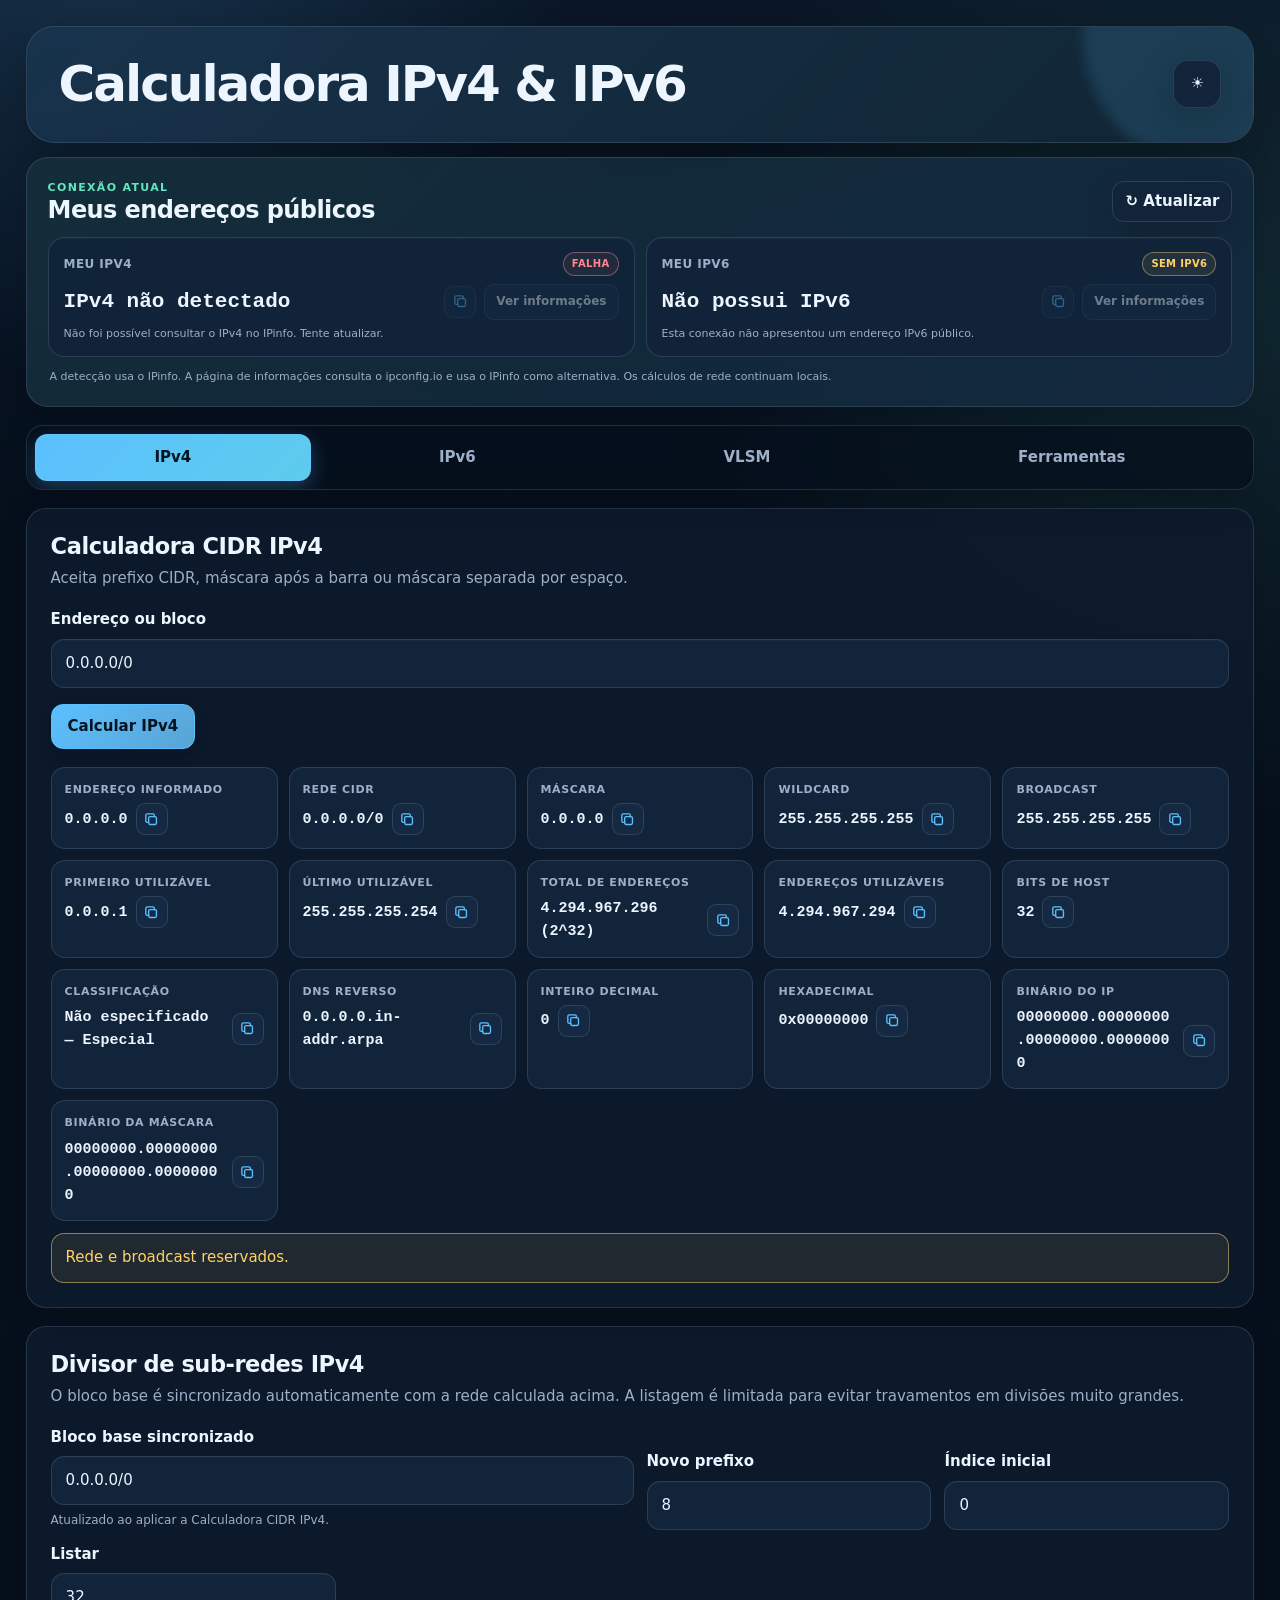
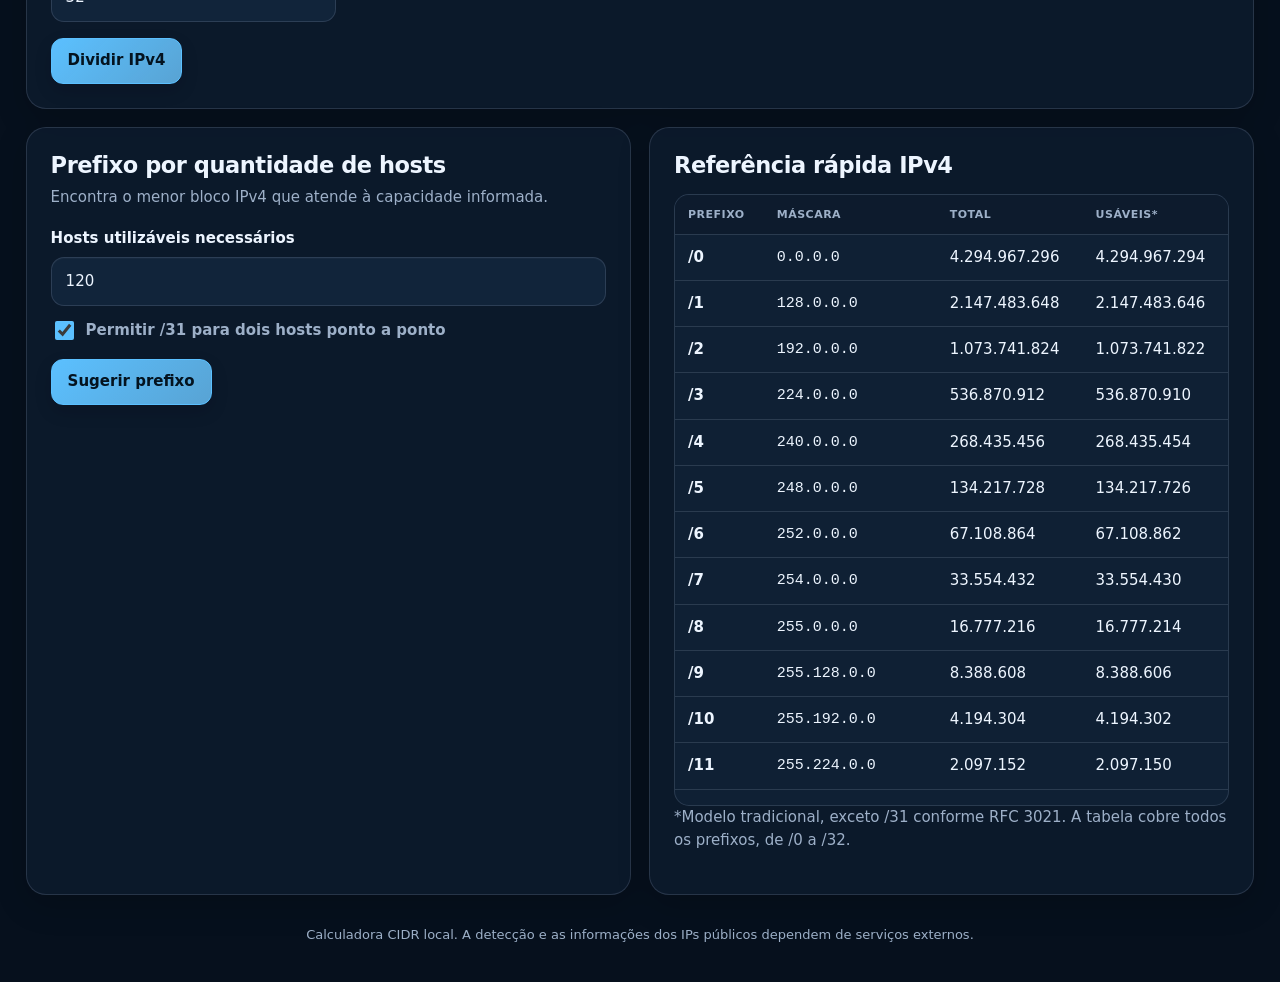
==== calculadora-ip-standalone.html @ 03d34d65 "first commit" ====
<!doctype html>
<html lang="pt-BR" data-theme="dark">
<head>
  <meta charset="utf-8">
  <meta name="viewport" content="width=device-width,initial-scale=1,viewport-fit=cover">
  <meta name="theme-color" content="#07111f">
  <meta name="description" content="Calculadora completa de IPv4, IPv6, subnetting, VLSM e conversões.">
  <title>Calculadora IPv4 & IPv6</title>
  <style>
:root {
  color-scheme: dark;
  --bg: #06101d;
  --bg-soft: #0a1728;
  --panel: rgba(13, 27, 45, .88);
  --panel-solid: #0d1b2d;
  --panel-2: #11243a;
  --panel-3: #162c45;
  --text: #edf5ff;
  --muted: #9db0c8;
  --line: rgba(157, 176, 200, .19);
  --line-strong: rgba(91, 192, 255, .42);
  --accent: #5bc0ff;
  --accent-strong: #2196f3;
  --accent-2: #63e6be;
  --danger: #ff8490;
  --warning: #ffd166;
  --shadow: 0 22px 65px rgba(0, 0, 0, .32);
  --shadow-soft: 0 10px 32px rgba(0, 0, 0, .18);
  --radius-xl: 28px;
  --radius: 20px;
  --radius-sm: 13px;
}

:root[data-theme="light"] {
  color-scheme: light;
  --bg: #eef4fa;
  --bg-soft: #e4edf7;
  --panel: rgba(255, 255, 255, .90);
  --panel-solid: #ffffff;
  --panel-2: #f5f8fc;
  --panel-3: #eaf1f8;
  --text: #102239;
  --muted: #5c7088;
  --line: rgba(50, 81, 114, .17);
  --line-strong: rgba(0, 111, 190, .36);
  --accent: #0a83d5;
  --accent-strong: #006fbe;
  --accent-2: #0b8f68;
  --danger: #c92a2a;
  --warning: #8d6200;
  --shadow: 0 22px 60px rgba(41, 72, 105, .13);
  --shadow-soft: 0 10px 28px rgba(41, 72, 105, .09);
}

* { box-sizing: border-box; }
html { scroll-behavior: smooth; -webkit-text-size-adjust: 100%; }
body {
  min-width: 320px;
  min-height: 100vh;
  margin: 0;
  overflow-x: hidden;
  color: var(--text);
  background:
    radial-gradient(circle at 8% -4%, color-mix(in srgb, var(--accent) 17%, transparent), transparent 30rem),
    radial-gradient(circle at 94% 12%, color-mix(in srgb, var(--accent-2) 10%, transparent), transparent 32rem),
    linear-gradient(180deg, var(--bg-soft), var(--bg) 32rem);
  font: 15px/1.55 Inter, ui-sans-serif, system-ui, -apple-system, BlinkMacSystemFont, "Segoe UI", sans-serif;
}
button, input, textarea, select { font: inherit; }
button { cursor: pointer; touch-action: manipulation; }

.app-shell {
  width: min(100%, 1560px);
  margin: 0 auto;
  padding: clamp(12px, 2vw, 28px);
  padding-left: max(clamp(12px, 2vw, 28px), env(safe-area-inset-left));
  padding-right: max(clamp(12px, 2vw, 28px), env(safe-area-inset-right));
}


.public-ip-panel {
  position: relative;
  margin-bottom: 14px;
  padding: clamp(15px, 2vw, 21px);
  border: 1px solid var(--line);
  border-radius: 22px;
  background:
    linear-gradient(135deg, color-mix(in srgb, var(--accent-2) 9%, transparent), color-mix(in srgb, var(--accent) 8%, transparent)),
    var(--panel);
  box-shadow: var(--shadow-soft);
  backdrop-filter: blur(18px);
  -webkit-backdrop-filter: blur(18px);
}
.public-ip-heading { display: flex; align-items: center; justify-content: space-between; gap: 14px; margin-bottom: 13px; }
.public-ip-heading h2 { margin: 1px 0 0; font-size: clamp(18px, 2.2vw, 24px); line-height: 1.15; letter-spacing: -.025em; }
.eyebrow { display: block; color: var(--accent-2); font-size: 11px; font-weight: 900; letter-spacing: .12em; text-transform: uppercase; }
.public-ip-grid { display: grid; grid-template-columns: repeat(2, minmax(0, 1fr)); gap: 11px; }
.public-ip-card {
  min-width: 0;
  padding: 14px 15px;
  border: 1px solid var(--line);
  border-radius: 16px;
  background: color-mix(in srgb, var(--panel-2) 86%, transparent);
  box-shadow: inset 0 1px rgba(255, 255, 255, .035);
}
.public-ip-meta { display: flex; align-items: center; justify-content: space-between; gap: 10px; margin-bottom: 8px; }
.ip-version { color: var(--muted); font-size: 12px; font-weight: 850; letter-spacing: .035em; text-transform: uppercase; }
.ip-status { flex: 0 0 auto; padding: 3px 8px; border: 1px solid var(--line); border-radius: 999px; font-size: 10px; font-weight: 900; letter-spacing: .035em; text-transform: uppercase; }
.ip-status.loading { color: var(--warning); background: color-mix(in srgb, var(--warning) 9%, transparent); }
.ip-status.ok { color: var(--accent-2); border-color: color-mix(in srgb, var(--accent-2) 35%, var(--line)); background: color-mix(in srgb, var(--accent-2) 9%, transparent); }
.ip-status.unavailable { color: var(--muted); background: color-mix(in srgb, var(--muted) 7%, transparent); }
.ip-status.noipv6 { color: var(--warning); border-color: color-mix(in srgb, var(--warning) 34%, var(--line)); background: color-mix(in srgb, var(--warning) 8%, transparent); }
.ip-status.error { color: var(--danger); border-color: color-mix(in srgb, var(--danger) 32%, var(--line)); background: color-mix(in srgb, var(--danger) 8%, transparent); }
.public-ip-value-row { display: flex; align-items: center; gap: 9px; min-width: 0; }
.ip-value { display: block; flex: 1 1 auto; min-width: 0; min-height: 28px; overflow-wrap: anywhere; color: var(--text); font-family: ui-monospace, SFMono-Regular, Menlo, Consolas, monospace; font-size: clamp(16px, 2vw, 21px); line-height: 1.3; }
.public-ip-copy { flex: 0 0 auto; }
.ip-detail { display: block; margin-top: 5px; color: var(--muted); font-size: 11px; }
.public-ip-note { margin: 11px 2px 0; color: var(--muted); font-size: 11px; }
.public-ip-note a { color: var(--accent); font-weight: 800; text-underline-offset: 2px; }
.ip-refresh-button {
  flex: 0 0 auto;
  min-height: 39px;
  padding: 8px 12px;
  border: 1px solid var(--line);
  border-radius: 12px;
  color: var(--text);
  background: var(--panel-2);
  box-shadow: var(--shadow-soft);
  font-weight: 820;
  transition: transform .16s ease, border-color .16s ease, opacity .16s ease;
}
.ip-refresh-button:hover { transform: translateY(-1px); border-color: var(--line-strong); }
.ip-refresh-button:disabled { cursor: progress; opacity: .62; transform: none; }
.ip-refresh-button.is-loading span { display: inline-block; animation: ip-spin .8s linear infinite; }
@keyframes ip-spin { to { transform: rotate(360deg); } }

.hero {
  position: relative;
  isolation: isolate;
  display: flex;
  justify-content: space-between;
  align-items: flex-start;
  gap: 22px;
  overflow: hidden;
  padding: clamp(20px, 3vw, 34px);
  border: 1px solid var(--line);
  border-radius: var(--radius-xl);
  background:
    linear-gradient(135deg, color-mix(in srgb, var(--accent) 14%, transparent), color-mix(in srgb, var(--accent-2) 6%, transparent)),
    var(--panel);
  margin-bottom: 14px;
  box-shadow: var(--shadow);
  backdrop-filter: blur(18px);
  -webkit-backdrop-filter: blur(18px);
}
.hero::after {
  content: "";
  position: absolute;
  z-index: -1;
  width: 260px;
  aspect-ratio: 1;
  right: -90px;
  top: -120px;
  border-radius: 50%;
  background: color-mix(in srgb, var(--accent) 14%, transparent);
  filter: blur(6px);
}
.hero h1 {
  margin: 0 0 10px;
  max-width: 900px;
  font-size: clamp(29px, 4.2vw, 50px);
  line-height: 1.02;
  letter-spacing: -.04em;
}
.hero p { max-width: 940px; margin: 0; color: var(--muted); font-size: clamp(14px, 1.6vw, 16px); }
.badges { display: flex; flex-wrap: wrap; gap: 8px; margin-top: 18px; }
.badge {
  padding: 6px 11px;
  border: 1px solid var(--line);
  border-radius: 999px;
  color: var(--muted);
  background: color-mix(in srgb, var(--panel-2) 87%, transparent);
  box-shadow: inset 0 1px rgba(255, 255, 255, .04);
  font-size: 12px;
  font-weight: 720;
}
.icon-btn {
  flex: 0 0 auto;
  width: 48px;
  height: 48px;
  border: 1px solid var(--line);
  border-radius: 15px;
  color: var(--text);
  background: var(--panel-2);
  box-shadow: var(--shadow-soft);
  transition: transform .18s ease, border-color .18s ease, background .18s ease;
}
.icon-btn:hover { transform: translateY(-2px); border-color: var(--line-strong); background: var(--panel-3); }

.tabs {
  position: sticky;
  z-index: 30;
  top: max(8px, env(safe-area-inset-top));
  display: flex;
  flex-wrap: nowrap;
  gap: 8px;
  overflow-x: auto;
  margin: 18px 0;
  padding: 8px;
  border: 1px solid var(--line);
  border-radius: 17px;
  background: color-mix(in srgb, var(--bg) 74%, transparent);
  box-shadow: var(--shadow-soft);
  backdrop-filter: blur(18px);
  -webkit-backdrop-filter: blur(18px);
  scrollbar-width: none;
}
.tabs::-webkit-scrollbar { display: none; }
.tab-btn {
  flex: 1 0 auto;
  min-width: 112px;
  padding: 11px 17px;
  border: 1px solid transparent;
  border-radius: 12px;
  color: var(--muted);
  background: transparent;
  font-weight: 800;
  transition: color .18s ease, background .18s ease, transform .18s ease, border-color .18s ease;
}
.tab-btn:hover { color: var(--text); background: var(--panel-2); }
.tab-btn.active {
  color: #04131f;
  border-color: color-mix(in srgb, var(--accent) 72%, white 8%);
  background: linear-gradient(135deg, var(--accent), color-mix(in srgb, var(--accent) 70%, var(--accent-2)));
  box-shadow: 0 7px 20px color-mix(in srgb, var(--accent) 28%, transparent);
}

.tab-panel { display: none; }
.tab-panel.active { display: block; animation: panel-in .22s ease both; }
@keyframes panel-in { from { opacity: 0; transform: translateY(5px); } }

.grid { display: grid; grid-template-columns: repeat(12, minmax(0, 1fr)); gap: clamp(12px, 1.5vw, 18px); }
.card {
  position: relative;
  min-width: 0;
  grid-column: span 6;
  padding: clamp(17px, 2vw, 24px);
  border: 1px solid var(--line);
  border-radius: var(--radius);
  background: var(--panel);
  box-shadow: var(--shadow-soft);
  backdrop-filter: blur(16px);
  -webkit-backdrop-filter: blur(16px);
  transition: border-color .2s ease, box-shadow .2s ease, transform .2s ease;
}
.card:hover { border-color: color-mix(in srgb, var(--line-strong) 65%, var(--line)); box-shadow: var(--shadow); }
.card.full { grid-column: 1 / -1; }
.card.third { grid-column: span 4; }
.card h2, .card h3 { margin: 0 0 7px; line-height: 1.2; letter-spacing: -.02em; }
.card > p.help { margin: 0 0 18px; color: var(--muted); }

.form-grid { display: grid; grid-template-columns: repeat(12, minmax(0, 1fr)); gap: 13px; align-items: end; }
.field { grid-column: span 6; min-width: 0; }
.field.full { grid-column: 1 / -1; }
.field.small { grid-column: span 3; }
label { display: block; margin-bottom: 7px; font-weight: 780; }
.field-hint { display: block; margin-top: 6px; color: var(--muted); font-size: 12px; }

input, textarea, select {
  width: 100%;
  min-height: 48px;
  padding: 12px 14px;
  border: 1px solid var(--line);
  border-radius: var(--radius-sm);
  outline: none;
  color: var(--text);
  background: var(--panel-2);
  box-shadow: inset 0 1px rgba(255, 255, 255, .025);
  transition: border-color .18s ease, box-shadow .18s ease, background .18s ease;
}
input:hover, textarea:hover, select:hover { border-color: color-mix(in srgb, var(--line-strong) 65%, var(--line)); }
input:focus, textarea:focus, select:focus {
  border-color: var(--accent);
  background: color-mix(in srgb, var(--panel-2) 92%, var(--accent) 8%);
  box-shadow: 0 0 0 4px color-mix(in srgb, var(--accent) 17%, transparent);
}
input.is-synced { animation: synced .8s ease; }
@keyframes synced {
  0%, 100% { border-color: var(--line); }
  35% { border-color: var(--accent-2); box-shadow: 0 0 0 4px color-mix(in srgb, var(--accent-2) 20%, transparent); }
}
textarea { min-height: 145px; resize: vertical; }

.actions { display: flex; flex-wrap: wrap; gap: 10px; margin-top: 16px; }
.btn {
  min-height: 45px;
  padding: 10px 16px;
  border: 1px solid var(--line);
  border-radius: 12px;
  color: var(--text);
  background: var(--panel-2);
  box-shadow: 0 7px 18px rgba(0, 0, 0, .12);
  font-weight: 830;
  transition: transform .16s ease, box-shadow .16s ease, filter .16s ease, border-color .16s ease;
}
.btn:hover { transform: translateY(-1px); border-color: var(--line-strong); filter: brightness(1.05); }
.btn:active { transform: translateY(0) scale(.985); }
.btn.primary { border-color: var(--accent); color: #04131f; background: linear-gradient(135deg, var(--accent), color-mix(in srgb, var(--accent) 72%, white 8%)); }
.btn.secondary { border-color: var(--accent-2); color: #041812; background: linear-gradient(135deg, var(--accent-2), color-mix(in srgb, var(--accent-2) 72%, white 8%)); }
.btn.ghost { color: var(--muted); background: transparent; box-shadow: none; }

.result { margin-top: 18px; }
.result:empty { display: none; }
.alert, .notice { padding: 12px 14px; border-radius: 13px; }
.alert { border: 1px solid color-mix(in srgb, var(--danger) 45%, var(--line)); color: var(--danger); background: color-mix(in srgb, var(--danger) 9%, var(--panel)); }
.notice { margin-top: 12px; border: 1px solid color-mix(in srgb, var(--warning) 42%, var(--line)); color: var(--warning); background: color-mix(in srgb, var(--warning) 8%, var(--panel)); }
.summary { display: grid; grid-template-columns: repeat(auto-fit, minmax(min(100%, 220px), 1fr)); gap: 11px; }
.kv { min-width: 0; padding: 13px; border: 1px solid var(--line); border-radius: 14px; background: var(--panel-2); }
.kv .k { color: var(--muted); font-size: 11px; font-weight: 840; letter-spacing: .055em; text-transform: uppercase; }
.kv .v { margin-top: 5px; overflow-wrap: anywhere; font-weight: 800; }
code, .mono { font-family: "Cascadia Code", "SFMono-Regular", Consolas, monospace; }
.copyable { display: inline-flex; align-items: center; gap: 8px; max-width: 100%; min-width: 0; }
.copyable code { min-width: 0; white-space: normal; overflow-wrap: anywhere; word-break: break-word; }
.copy-mini {
  display: inline-grid;
  flex: 0 0 auto;
  place-items: center;
  width: 32px;
  height: 32px;
  padding: 0;
  border: 1px solid var(--line);
  border-radius: 9px;
  color: var(--accent);
  background: color-mix(in srgb, var(--panel-3) 82%, transparent);
  transition: transform .15s ease, border-color .15s ease, color .15s ease, background .15s ease;
}
.copy-mini:hover { transform: translateY(-1px); border-color: var(--line-strong); background: var(--panel-3); }
.copy-mini:active { transform: scale(.94); }
.copy-mini:disabled { cursor: not-allowed; opacity: .4; transform: none; }
.copy-mini.copied { color: var(--accent-2); border-color: color-mix(in srgb, var(--accent-2) 50%, var(--line)); }
.copy-mini svg { width: 17px; height: 17px; fill: none; stroke: currentColor; stroke-width: 1.9; stroke-linecap: round; stroke-linejoin: round; }
.ipv6-dual { display: grid; gap: 9px; min-width: 0; }
.ipv6-format-row { display: grid; grid-template-columns: 74px minmax(0, 1fr); align-items: center; gap: 8px; min-width: 0; }
.ipv6-format-label { color: var(--muted); font-size: 11px; font-weight: 850; letter-spacing: .045em; text-transform: uppercase; }
.table-wrap .ipv6-dual { min-width: 390px; }

.table-wrap {
  width: 100%;
  margin-top: 15px;
  overflow: auto;
  overscroll-behavior: contain;
  border: 1px solid var(--line);
  border-radius: 15px;
  background: color-mix(in srgb, var(--panel-2) 72%, transparent);
  box-shadow: inset 0 1px rgba(255, 255, 255, .025);
  -webkit-overflow-scrolling: touch;
}
.reference-table { max-height: min(68vh, 700px); }
table { width: 100%; min-width: 760px; border-collapse: collapse; }
.reference-table table { min-width: 540px; }
th, td { padding: 11px 13px; border-bottom: 1px solid var(--line); text-align: left; vertical-align: top; white-space: nowrap; }
th { position: sticky; z-index: 2; top: 0; color: var(--muted); background: var(--panel-solid); font-size: 11px; font-weight: 850; letter-spacing: .045em; text-transform: uppercase; }
tbody tr { transition: background .15s ease; }
tbody tr:hover { background: color-mix(in srgb, var(--accent) 7%, transparent); }
tr:last-child td { border-bottom: 0; }

.progress { height: 10px; margin-top: 9px; overflow: hidden; border: 1px solid var(--line); border-radius: 999px; background: var(--panel-2); }
.progress > span { display: block; height: 100%; border-radius: inherit; background: linear-gradient(90deg, var(--accent), var(--accent-2)); }
.inline-check { display: flex; align-items: center; gap: 9px; margin-top: 12px; color: var(--muted); }
.inline-check input { width: 19px; min-height: 19px; accent-color: var(--accent); }
footer { padding: 30px 12px max(14px, env(safe-area-inset-bottom)); color: var(--muted); text-align: center; font-size: 13px; }
.hidden { display: none !important; }



/* Cabeçalho compacto e página de informações dos IPs públicos */
[hidden] { display: none !important; }
.hero {
  align-items: center;
  min-height: 102px;
  padding: clamp(20px, 2.7vw, 32px);
}
.hero h1 { margin: 0; padding-right: 64px; }
.public-ip-value-row { flex-wrap: wrap; }
.public-ip-actions { display: flex; flex: 0 0 auto; align-items: center; gap: 8px; }
.ip-info-button {
  min-height: 36px;
  padding: 7px 11px;
  border: 1px solid var(--line);
  border-radius: 10px;
  color: var(--text);
  background: var(--panel-3);
  font-size: 12px;
  font-weight: 820;
  white-space: nowrap;
  transition: transform .16s ease, border-color .16s ease, background .16s ease, opacity .16s ease;
}
.ip-info-button:hover:not(:disabled) { transform: translateY(-1px); border-color: var(--line-strong); background: color-mix(in srgb, var(--accent) 12%, var(--panel-3)); }
.ip-info-button:disabled { cursor: not-allowed; opacity: .42; }
.ip-details-page { animation: details-in .2s ease-out; }
@keyframes details-in { from { opacity: 0; transform: translateY(7px); } to { opacity: 1; transform: none; } }
.ip-details-toolbar {
  display: flex;
  justify-content: space-between;
  align-items: center;
  gap: 12px;
  margin: 14px 0;
}
.ip-details-back { width: auto; }
.ip-details-card { grid-column: 1 / -1; }
.ip-details-card h2 { margin: 5px 0 2px; overflow-wrap: anywhere; font-family: ui-monospace, SFMono-Regular, Menlo, Consolas, monospace; }
.ip-details-groups { display: grid; grid-template-columns: repeat(2, minmax(0, 1fr)); gap: 14px; margin-top: 16px; }
.ip-details-group {
  min-width: 0;
  padding: 15px;
  border: 1px solid var(--line);
  border-radius: 16px;
  background: color-mix(in srgb, var(--panel-2) 82%, transparent);
}
.ip-details-group.full { grid-column: 1 / -1; }
.ip-details-group h3 { margin: 0 0 11px; font-size: 15px; }
.ip-details-list { display: grid; gap: 9px; }
.ip-detail-row { display: grid; grid-template-columns: minmax(120px, .45fr) minmax(0, 1fr); gap: 12px; align-items: start; padding-bottom: 9px; border-bottom: 1px solid var(--line); }
.ip-detail-row:last-child { padding-bottom: 0; border-bottom: 0; }
.ip-detail-name { color: var(--muted); font-size: 12px; font-weight: 760; }
.ip-detail-data { min-width: 0; overflow-wrap: anywhere; }
.ip-detail-data code { white-space: normal; overflow-wrap: anywhere; }
.ip-detail-link { color: var(--accent); font-weight: 760; text-underline-offset: 2px; }
.ip-details-source { display: flex; flex-wrap: wrap; gap: 8px 14px; align-items: center; margin-top: 14px; color: var(--muted); font-size: 12px; }
.ip-details-source a { color: var(--accent); font-weight: 800; }
.ip-raw-details { margin-top: 14px; border: 1px solid var(--line); border-radius: 14px; background: var(--panel-2); }
.ip-raw-details summary { padding: 11px 13px; cursor: pointer; color: var(--muted); font-weight: 800; }
.ip-raw-details pre { max-height: 420px; margin: 0; padding: 0 13px 13px; overflow: auto; color: var(--text); font-size: 12px; white-space: pre-wrap; overflow-wrap: anywhere; }

@media (max-width: 980px) {
  .card, .card.third { grid-column: 1 / -1; }
  .hero { align-items: stretch; }
  .icon-btn { position: absolute; top: 16px; right: 16px; }
  .hero > div { padding-right: 54px; }
}

@media (max-width: 700px) {
  .public-ip-value-row { align-items: flex-start; }
  .public-ip-actions { width: 100%; justify-content: flex-end; }
  .ip-details-groups { grid-template-columns: 1fr; }
  .ip-details-group.full { grid-column: auto; }
  .ip-details-toolbar { align-items: stretch; flex-direction: column; }
  .ip-details-toolbar .btn, .ip-details-toolbar .ip-refresh-button { width: 100%; }
  .ip-detail-row { grid-template-columns: 1fr; gap: 3px; }

  .public-ip-grid { grid-template-columns: 1fr; }
  .public-ip-heading { align-items: flex-start; }
  body { font-size: 14px; }
  .app-shell { padding-top: max(10px, env(safe-area-inset-top)); }
  .hero { min-height: 0; border-radius: 21px; }
  .hero h1 { font-size: clamp(28px, 9vw, 38px); }
  .hero > div { padding-right: 42px; }
  .icon-btn { width: 42px; height: 42px; top: 13px; right: 13px; border-radius: 13px; }
  .tabs { margin: 12px 0; border-radius: 15px; scroll-snap-type: x proximity; }
  .tab-btn { min-width: 104px; padding: 10px 14px; scroll-snap-align: start; }
  .card { padding: 16px; border-radius: 17px; }
  .field, .field.small { grid-column: 1 / -1; }
  input, textarea, select { font-size: 16px; }
  .actions .btn { flex: 1 1 100%; width: 100%; }
  .summary { grid-template-columns: 1fr; }
  .kv { padding: 12px; }
  .ipv6-format-row { grid-template-columns: 68px minmax(0, 1fr); align-items: start; }
  .copyable { align-items: flex-start; }
  .table-wrap { margin-right: -2px; }
  table { min-width: 690px; font-size: 13px; }
  .reference-table table { min-width: 500px; }
  th, td { padding: 10px 11px; }
}

@media (max-width: 430px) {
  .app-shell { padding-left: max(8px, env(safe-area-inset-left)); padding-right: max(8px, env(safe-area-inset-right)); }
  .hero { padding: 16px; }
  .badges { gap: 6px; margin-top: 13px; }
  .badge { padding: 5px 8px; font-size: 11px; }
  .card { padding: 14px; }
  .tab-btn { min-width: 96px; }
}

@media (prefers-reduced-motion: reduce) {
  *, *::before, *::after { scroll-behavior: auto !important; animation-duration: .01ms !important; animation-iteration-count: 1 !important; transition-duration: .01ms !important; }
}

@media print {
  :root { color-scheme: light; }
  .tabs, .actions, .icon-btn, .copy-mini, .ip-refresh-button, .ip-info-button, .ip-details-toolbar { display: none !important; }
  body { color: #000; background: #fff; }
  .app-shell { max-width: none; padding: 0; }
  .card, .hero { break-inside: avoid; border-color: #bbb; background: #fff; box-shadow: none; backdrop-filter: none; }
  .tab-panel { display: block !important; }
  .table-wrap { max-height: none; overflow: visible; }
  table { min-width: 0; }
}

  </style>
</head>
<body>
<div class="app-shell">
  <header class="hero">
    <h1>Calculadora IPv4 & IPv6</h1>
    <button id="theme-toggle" class="icon-btn" type="button" aria-label="Alternar entre tema claro e escuro" title="Alternar tema">☀️</button>
  </header>

  <section class="public-ip-panel" aria-labelledby="public-ip-title">
    <div class="public-ip-heading">
      <div>
        <span class="eyebrow">Conexão atual</span>
        <h2 id="public-ip-title">Meus endereços públicos</h2>
      </div>
      <button id="public-ip-refresh" class="ip-refresh-button" type="button" aria-label="Atualizar endereços públicos">
        <span aria-hidden="true">↻</span> Atualizar
      </button>
    </div>
    <div class="public-ip-grid" aria-live="polite">
      <article class="public-ip-card">
        <div class="public-ip-meta">
          <span class="ip-version">Meu IPv4</span>
          <span id="public-ipv4-status" class="ip-status loading">Consultando</span>
        </div>
        <div class="public-ip-value-row">
          <strong id="public-ipv4" class="ip-value">Consultando…</strong>
          <div class="public-ip-actions">
            <button id="public-ipv4-copy" class="copy-mini public-ip-copy" type="button" data-copy="" aria-label="Copiar Meu IPv4" title="Copiar Meu IPv4" disabled><svg viewBox="0 0 24 24" aria-hidden="true"><rect x="8" y="8" width="11" height="11" rx="2"></rect><path d="M16 8V6a2 2 0 0 0-2-2H6a2 2 0 0 0-2 2v8a2 2 0 0 0 2 2h2"></path></svg></button>
            <button id="public-ipv4-info" class="ip-info-button" type="button" data-ip-version="4" disabled>Ver informações</button>
          </div>
        </div>
        <span id="public-ipv4-detail" class="ip-detail">Detectando o endereço público via IPinfo.</span>
      </article>
      <article class="public-ip-card">
        <div class="public-ip-meta">
          <span class="ip-version">Meu IPv6</span>
          <span id="public-ipv6-status" class="ip-status loading">Consultando</span>
        </div>
        <div class="public-ip-value-row">
          <strong id="public-ipv6" class="ip-value">Consultando…</strong>
          <div class="public-ip-actions">
            <button id="public-ipv6-copy" class="copy-mini public-ip-copy" type="button" data-copy="" aria-label="Copiar Meu IPv6" title="Copiar Meu IPv6" disabled><svg viewBox="0 0 24 24" aria-hidden="true"><rect x="8" y="8" width="11" height="11" rx="2"></rect><path d="M16 8V6a2 2 0 0 0-2-2H6a2 2 0 0 0-2 2v8a2 2 0 0 0 2 2h2"></path></svg></button>
            <button id="public-ipv6-info" class="ip-info-button" type="button" data-ip-version="6" disabled>Ver informações</button>
          </div>
        </div>
        <span id="public-ipv6-detail" class="ip-detail">Será exibido somente quando houver conectividade IPv6.</span>
      </article>
    </div>
    <p class="public-ip-note">A detecção usa o IPinfo. A página de informações consulta o ipconfig.io e usa o IPinfo como alternativa. Os cálculos de rede continuam locais.</p>
  </section>

  <nav class="tabs" aria-label="Módulos">
    <button class="tab-btn active" data-tab="tab-ipv4" type="button">IPv4</button>
    <button class="tab-btn" data-tab="tab-ipv6" type="button">IPv6</button>
    <button class="tab-btn" data-tab="tab-vlsm" type="button">VLSM</button>
    <button class="tab-btn" data-tab="tab-tools" type="button">Ferramentas</button>
  </nav>

  <main>
    <section id="tab-ipv4" class="tab-panel active">
      <div class="grid">
        <article class="card full">
          <h2>Calculadora CIDR IPv4</h2><p class="help">Aceita prefixo CIDR, máscara após a barra ou máscara separada por espaço.</p>
          <div class="form-grid"><div class="field full"><label for="ipv4-input">Endereço ou bloco</label><input id="ipv4-input" value="0.0.0.0/0" placeholder="192.168.0.1/24 ou 192.168.0.1/255.255.255.0" inputmode="decimal" autocomplete="off"></div></div>
          <div class="actions"><button id="ipv4-calc" class="btn primary" type="button">Calcular IPv4</button></div><div id="ipv4-result" class="result"></div>
        </article>
        <article class="card full">
          <h2>Divisor de sub-redes IPv4</h2><p class="help">O bloco base é sincronizado automaticamente com a rede calculada acima. A listagem é limitada para evitar travamentos em divisões muito grandes.</p>
          <div class="form-grid">
            <div class="field"><label for="ipv4-subnet-base">Bloco base sincronizado</label><input id="ipv4-subnet-base" value="0.0.0.0/0" autocomplete="off"><span class="field-hint">Atualizado ao aplicar a Calculadora CIDR IPv4.</span></div>
            <div class="field small"><label for="ipv4-subnet-prefix">Novo prefixo</label><input id="ipv4-subnet-prefix" type="number" min="0" max="32" value="8" inputmode="numeric"></div>
            <div class="field small"><label for="ipv4-subnet-start">Índice inicial</label><input id="ipv4-subnet-start" type="number" min="0" value="0"></div>
            <div class="field small"><label for="ipv4-subnet-limit">Listar</label><input id="ipv4-subnet-limit" type="number" min="1" max="1000" value="32"></div>
          </div>
          <div class="actions"><button id="ipv4-subnet-calc" class="btn primary" type="button">Dividir IPv4</button></div><div id="ipv4-subnet-result" class="result"></div>
        </article>
        <article class="card">
          <h2>Prefixo por quantidade de hosts</h2><p class="help">Encontra o menor bloco IPv4 que atende à capacidade informada.</p>
          <div class="form-grid"><div class="field full"><label for="host4-count">Hosts utilizáveis necessários</label><input id="host4-count" type="number" min="1" value="120"></div></div>
          <label class="inline-check"><input id="host4-allow31" type="checkbox" checked> Permitir /31 para dois hosts ponto a ponto</label>
          <div class="actions"><button id="host4-calc" class="btn primary" type="button">Sugerir prefixo</button></div><div id="host4-result" class="result"></div>
        </article>
        <article class="card">
          <h2>Referência rápida IPv4</h2>
          <div class="table-wrap reference-table"><table><thead><tr><th>Prefixo</th><th>Máscara</th><th>Total</th><th>Usáveis*</th></tr></thead><tbody id="ipv4-reference-body"></tbody></table></div><p class="help">*Modelo tradicional, exceto /31 conforme RFC 3021. A tabela cobre todos os prefixos, de /0 a /32.</p>
        </article>
      </div>
    </section>

    <section id="tab-ipv6" class="tab-panel">
      <div class="grid">
        <article class="card full">
          <h2>Calculadora CIDR IPv6</h2><p class="help">Normaliza conforme a representação canônica, expande hextetos e calcula a faixa completa de 128 bits.</p>
          <div class="form-grid"><div class="field full"><label for="ipv6-input">Endereço ou bloco</label><input id="ipv6-input" value="fd00::1/64" placeholder="2001:db8:1234:10::25/64"></div></div>
          <div class="actions"><button id="ipv6-calc" class="btn primary" type="button">Calcular IPv6</button></div><div id="ipv6-result" class="result"></div>
        </article>
        <article class="card full">
          <h2>Divisor de sub-redes IPv6</h2><p class="help">Calcula quantidades gigantes com precisão e lista apenas a faixa solicitada.</p>
          <div class="form-grid">
            <div class="field"><label for="ipv6-subnet-base">Bloco base</label><input id="ipv6-subnet-base" value="2001:db8:5000::/48"></div>
            <div class="field small"><label for="ipv6-subnet-prefix">Novo prefixo</label><input id="ipv6-subnet-prefix" type="number" min="0" max="128" value="56"></div>
            <div class="field small"><label for="ipv6-subnet-start">Índice inicial</label><input id="ipv6-subnet-start" type="number" min="0" value="0"></div>
            <div class="field small"><label for="ipv6-subnet-limit">Listar</label><input id="ipv6-subnet-limit" type="number" min="1" max="1000" value="32"></div>
          </div>
          <div class="actions"><button id="ipv6-subnet-calc" class="btn primary" type="button">Dividir IPv6</button></div><div id="ipv6-subnet-result" class="result"></div>
        </article>
        <article class="card">
          <h2>Prefixo por capacidade matemática</h2><p class="help">Sugere o menor prefixo pela quantidade de endereços. Para LANs com SLAAC, use normalmente /64.</p>
          <div class="form-grid"><div class="field full"><label for="host6-count">Endereços necessários</label><input id="host6-count" type="number" min="1" value="1000"></div></div>
          <div class="actions"><button id="host6-calc" class="btn primary" type="button">Sugerir prefixo</button></div><div id="host6-result" class="result"></div>
        </article>
        <article class="card">
          <h2>Referência rápida IPv6</h2>
          <div class="table-wrap"><table><thead><tr><th>Bloco recebido</th><th>Redes /64</th></tr></thead><tbody><tr><td>/48</td><td>65.536</td></tr><tr><td>/52</td><td>4.096</td></tr><tr><td>/56</td><td>256</td></tr><tr><td>/60</td><td>16</td></tr><tr><td>/64</td><td>1</td></tr></tbody></table></div>
        </article>
      </div>
    </section>

    <section id="tab-vlsm" class="tab-panel">
      <div class="grid">
        <article class="card full">
          <h2>Planejador VLSM IPv4</h2><p class="help">Ordena as necessidades da maior para a menor, alinha cada bloco e verifica se tudo cabe no prefixo base.</p>
          <div class="form-grid">
            <div class="field"><label for="vlsm-base">Bloco disponível</label><input id="vlsm-base" value="192.168.0.0/22"></div>
            <div class="field"><label for="vlsm-lines">Redes e hosts utilizáveis</label><textarea id="vlsm-lines" aria-describedby="vlsm-enter-hint">Administrativo: 120
Wi-Fi: 250
CFTV: 60
Telefonia: 30
Ponto-a-ponto: 2</textarea><span id="vlsm-enter-hint" class="field-hint">Enter aplica o cálculo; Shift+Enter adiciona uma nova linha.</span></div>
          </div>
          <label class="inline-check"><input id="vlsm-allow31" type="checkbox" checked> Permitir /31 em demandas de dois hosts</label>
          <div class="actions"><button id="vlsm-calc" class="btn secondary" type="button">Gerar plano VLSM</button></div><div id="vlsm-result" class="result"></div>
        </article>
      </div>
    </section>

    <section id="tab-tools" class="tab-panel">
      <div class="grid">
        <article class="card">
          <h2>Comparar redes</h2><p class="help">Verifica igualdade, contenção e sobreposição. Os dois blocos devem ser IPv4 ou ambos IPv6.</p>
          <div class="form-grid"><div class="field full"><label for="compare-a">Bloco A</label><input id="compare-a" value="10.0.0.0/8"></div><div class="field full"><label for="compare-b">Bloco B</label><input id="compare-b" value="10.20.0.0/16"></div></div>
          <div class="actions"><button id="compare-calc" class="btn primary" type="button">Comparar</button></div><div id="compare-result" class="result"></div>
        </article>
        <article class="card">
          <h2>MAC para EUI‑64</h2><p class="help">Insere FF:FE e inverte o bit U/L do primeiro byte.</p>
          <div class="form-grid"><div class="field full"><label for="eui-prefix">Prefixo IPv6</label><input id="eui-prefix" value="2001:db8:1234:10::/64"></div><div class="field full"><label for="eui-mac">Endereço MAC</label><input id="eui-mac" value="00:1A:2B:3C:4D:5E"></div></div>
          <div class="actions"><button id="eui-calc" class="btn primary" type="button">Gerar EUI‑64</button></div><div id="eui-result" class="result"></div>
        </article>
        <article class="card">
          <h2>Gerador de ULA</h2><p class="help">Gera localmente um Global ID pseudoaleatório de 40 bits e entrega um prefixo fd00::/8 no formato /48.</p>
          <div class="actions"><button id="ula-generate" class="btn secondary" type="button">Gerar novo ULA</button></div><div id="ula-result" class="result"></div>
        </article>
        <article class="card">
          <h2>Notas operacionais</h2>
          <ul><li>IPv6 não possui broadcast.</li><li>O cálculo usa inteiros exatos, sem arredondamento de 128 bits.</li><li>O divisor limita a visualização a 1.000 linhas por consulta.</li><li>/31 IPv4 e /127 IPv6 são apropriados em cenários ponto a ponto específicos.</li><li>Não use prefixos de documentação em produção.</li></ul>
        </article>
      </div>
    </section>
  </main>

  <section id="ip-details-page" class="ip-details-page" hidden aria-labelledby="ip-details-title">
    <div class="ip-details-toolbar">
      <button id="ip-details-back" class="btn ghost ip-details-back" type="button">← Voltar para a calculadora</button>
      <button id="ip-details-refresh" class="ip-refresh-button" type="button"><span aria-hidden="true">↻</span> Atualizar informações</button>
    </div>
    <article class="card ip-details-card">
      <span class="eyebrow">Consulta do endereço público</span>
      <h2 id="ip-details-title">Informações do IP</h2>
      <p id="ip-details-subtitle" class="help">Carregando informações…</p>
      <div id="ip-details-result" class="result"></div>
    </article>
  </section>
  <footer>Calculadora CIDR local. A detecção e as informações dos IPs públicos dependem de serviços externos.</footer>
</div>
<script>
(function (root, factory) {
  const api = factory();
  if (typeof module === 'object' && module.exports) module.exports = api;
  else root.IPCore = api;
})(typeof globalThis !== 'undefined' ? globalThis : this, function () {
  'use strict';

  const MAX4 = (1n << 32n) - 1n;
  const MAX6 = (1n << 128n) - 1n;

  function assert(condition, message) {
    if (!condition) throw new Error(message);
  }

  function pow2(exp) {
    exp = Number(exp);
    assert(Number.isInteger(exp) && exp >= 0, 'Expoente inválido.');
    return 1n << BigInt(exp);
  }

  function formatInteger(value) {
    return BigInt(value).toLocaleString('pt-BR');
  }

  function formatPowerOfTwo(exp) {
    const n = pow2(exp);
    return `${formatInteger(n)} (2^${exp})`;
  }

  // ---------- IPv4 ----------
  function parseIPv4(text) {
    const value = String(text).trim();
    const parts = value.split('.');
    assert(parts.length === 4, 'IPv4 deve conter quatro octetos.');
    let result = 0n;
    for (const part of parts) {
      assert(/^\d{1,3}$/.test(part), `Octeto IPv4 inválido: ${part || '(vazio)'}.`);
      const octet = Number(part);
      assert(octet >= 0 && octet <= 255, `Octeto fora do intervalo 0–255: ${part}.`);
      result = (result << 8n) | BigInt(octet);
    }
    return result;
  }

  function intToIPv4(value) {
    value = BigInt(value);
    assert(value >= 0n && value <= MAX4, 'Valor IPv4 fora do intervalo.');
    return [24n, 16n, 8n, 0n].map(shift => Number((value >> shift) & 255n)).join('.');
  }

  function prefixToMask4(prefix) {
    prefix = Number(prefix);
    assert(Number.isInteger(prefix) && prefix >= 0 && prefix <= 32, 'Prefixo IPv4 deve estar entre /0 e /32.');
    return prefix === 0 ? 0n : (MAX4 << BigInt(32 - prefix)) & MAX4;
  }

  function maskToPrefix4(maskText) {
    const mask = parseIPv4(maskText);
    const binary = mask.toString(2).padStart(32, '0');
    assert(/^1*0*$/.test(binary), 'Máscara IPv4 não é contígua.');
    return binary.indexOf('0') === -1 ? 32 : binary.indexOf('0');
  }

  function parseCIDR4(input, defaultPrefix = 24) {
    let text = String(input).trim();
    assert(text, 'Informe um endereço ou bloco IPv4.');
    let addressText = text;
    let prefix = defaultPrefix;

    if (text.includes('/')) {
      const slash = text.lastIndexOf('/');
      addressText = text.slice(0, slash).trim();
      const suffix = text.slice(slash + 1).trim();
      prefix = suffix.includes('.') ? maskToPrefix4(suffix) : Number(suffix);
    } else {
      const tokens = text.split(/\s+/);
      if (tokens.length === 2) {
        addressText = tokens[0];
        prefix = tokens[1].includes('.') ? maskToPrefix4(tokens[1]) : Number(tokens[1]);
      }
    }

    assert(Number.isInteger(prefix) && prefix >= 0 && prefix <= 32, 'Prefixo IPv4 deve estar entre /0 e /32.');
    const ip = parseIPv4(addressText);
    const mask = prefixToMask4(prefix);
    const wildcard = MAX4 ^ mask;
    const network = ip & mask;
    const broadcast = network | wildcard;
    const total = pow2(32 - prefix);

    let usable, firstUsable, lastUsable, hostRule;
    if (prefix <= 30) {
      usable = total - 2n;
      firstUsable = network + 1n;
      lastUsable = broadcast - 1n;
      hostRule = 'Rede e broadcast reservados';
    } else if (prefix === 31) {
      usable = 2n;
      firstUsable = network;
      lastUsable = broadcast;
      hostRule = 'RFC 3021: ambos os endereços podem ser usados em enlace ponto a ponto';
    } else {
      usable = 1n;
      firstUsable = network;
      lastUsable = network;
      hostRule = 'Rota de host /32';
    }

    return {
      family: 4,
      input: text,
      ip,
      prefix,
      mask,
      wildcard,
      network,
      broadcast,
      first: network,
      last: broadcast,
      total,
      usable,
      firstUsable,
      lastUsable,
      hostBits: 32 - prefix,
      hostRule,
      cidr: `${intToIPv4(network)}/${prefix}`
    };
  }

  function ipv4Binary(value) {
    return BigInt(value).toString(2).padStart(32, '0').match(/.{8}/g).join('.');
  }

  function ipv4Hex(value) {
    return '0x' + BigInt(value).toString(16).padStart(8, '0').toUpperCase();
  }

  function isIn4(ip, base, prefix) {
    const mask = prefixToMask4(prefix);
    return (ip & mask) === (base & mask);
  }

  function classifyIPv4(ip) {
    ip = BigInt(ip);
    const exact = (addr) => ip === parseIPv4(addr);
    const range = (addr, prefix) => isIn4(ip, parseIPv4(addr), prefix);

    if (exact('0.0.0.0')) return { label: 'Não especificado', scope: 'Especial', globallyReachable: false };
    if (range('0.0.0.0', 8)) return { label: 'Rede atual / “this network”', scope: 'Especial', globallyReachable: false };
    if (range('10.0.0.0', 8) || range('172.16.0.0', 12) || range('192.168.0.0', 16)) return { label: 'Privado (RFC 1918)', scope: 'Local', globallyReachable: false };
    if (range('100.64.0.0', 10)) return { label: 'Espaço compartilhado CGNAT', scope: 'Operadora', globallyReachable: false };
    if (range('127.0.0.0', 8)) return { label: 'Loopback', scope: 'Host', globallyReachable: false };
    if (range('169.254.0.0', 16)) return { label: 'Link-local', scope: 'Enlace', globallyReachable: false };
    if (range('192.0.2.0', 24) || range('198.51.100.0', 24) || range('203.0.113.0', 24)) return { label: 'Documentação TEST-NET', scope: 'Documentação', globallyReachable: false };
    if (range('192.0.0.0', 24)) return { label: 'Atribuições de protocolo IETF', scope: 'Especial', globallyReachable: false };
    if (range('198.18.0.0', 15)) return { label: 'Benchmark/testes de dispositivos', scope: 'Teste', globallyReachable: false };
    if (range('224.0.0.0', 4)) return { label: 'Multicast', scope: 'Grupo', globallyReachable: false };
    if (range('240.0.0.0', 4)) return { label: exact('255.255.255.255') ? 'Broadcast limitado' : 'Reservado', scope: 'Especial', globallyReachable: false };
    return { label: 'Unicast público', scope: 'Global', globallyReachable: true };
  }

  function reverseDNS4(ip) {
    return intToIPv4(ip).split('.').reverse().join('.') + '.in-addr.arpa';
  }

  function subnet4(baseInput, newPrefix, startIndex = 0n, limit = 64) {
    const base = parseCIDR4(baseInput);
    newPrefix = Number(newPrefix);
    assert(Number.isInteger(newPrefix) && newPrefix >= base.prefix && newPrefix <= 32, `Novo prefixo deve estar entre /${base.prefix} e /32.`);
    startIndex = BigInt(startIndex);
    limit = Number(limit);
    assert(startIndex >= 0n, 'Índice inicial deve ser positivo.');
    assert(Number.isInteger(limit) && limit >= 1 && limit <= 1000, 'Quantidade para listar deve estar entre 1 e 1000.');

    const count = pow2(newPrefix - base.prefix);
    assert(startIndex < count, `Índice inicial deve ser menor que ${formatInteger(count)}.`);
    const blockSize = pow2(32 - newPrefix);
    const items = [];
    const end = startIndex + BigInt(limit) > count ? count : startIndex + BigInt(limit);

    for (let i = startIndex; i < end; i++) {
      const network = base.network + i * blockSize;
      const cidr = parseCIDR4(`${intToIPv4(network)}/${newPrefix}`);
      items.push({ index: i, ...cidr });
    }

    return { base, newPrefix, count, blockSize, startIndex, items };
  }

  function prefixForUsableHosts4(hosts, allow31 = true) {
    hosts = BigInt(hosts);
    assert(hosts >= 1n, 'Quantidade de hosts deve ser pelo menos 1.');
    if (hosts === 1n) return 32;
    if (hosts === 2n && allow31) return 31;
    for (let hostBits = 2; hostBits <= 32; hostBits++) {
      if (pow2(hostBits) - 2n >= hosts) return 32 - hostBits;
    }
    throw new Error('Quantidade de hosts excede o espaço IPv4.');
  }

  function parseVLSMLines(text) {
    const rows = [];
    String(text).split(/\r?\n/).forEach((line, idx) => {
      const clean = line.trim();
      if (!clean) return;
      const match = clean.match(/^(.+?)[\s,:;=]+(\d+)$/);
      assert(match, `Linha ${idx + 1} inválida. Use “Nome: quantidade”.`);
      rows.push({ name: match[1].trim(), hosts: BigInt(match[2]), order: rows.length });
    });
    assert(rows.length > 0, 'Informe ao menos uma rede para o VLSM.');
    return rows;
  }

  function alignUp(value, blockSize) {
    const remainder = value % blockSize;
    return remainder === 0n ? value : value + (blockSize - remainder);
  }

  function allocateVLSM4(baseInput, requirementsText, allow31 = true) {
    const base = parseCIDR4(baseInput);
    const requirements = parseVLSMLines(requirementsText).map(item => {
      const prefix = prefixForUsableHosts4(item.hosts, allow31);
      return { ...item, prefix, blockSize: pow2(32 - prefix) };
    }).sort((a, b) => a.blockSize === b.blockSize ? a.order - b.order : (a.blockSize > b.blockSize ? -1 : 1));

    let cursor = base.network;
    const allocations = [];
    for (const req of requirements) {
      cursor = alignUp(cursor, req.blockSize);
      const last = cursor + req.blockSize - 1n;
      assert(last <= base.broadcast, `O bloco ${base.cidr} não comporta todas as redes solicitadas.`);
      const cidr = parseCIDR4(`${intToIPv4(cursor)}/${req.prefix}`);
      allocations.push({ ...req, ...cidr });
      cursor = last + 1n;
    }

    const used = cursor - base.network;
    return {
      base,
      allocations,
      used,
      free: base.total - used,
      utilization: Number(used * 10000n / base.total) / 100
    };
  }

  // ---------- IPv6 ----------
  function parseIPv6(address) {
    let text = String(address).trim().toLowerCase();
    assert(text, 'Informe um endereço IPv6.');
    if (text.startsWith('[') && text.endsWith(']')) text = text.slice(1, -1);

    let zone = '';
    const zoneAt = text.indexOf('%');
    if (zoneAt !== -1) {
      zone = text.slice(zoneAt + 1);
      text = text.slice(0, zoneAt);
      assert(zone, 'Índice de zona IPv6 inválido.');
    }

    if (text.includes('.')) {
      const lastColon = text.lastIndexOf(':');
      assert(lastColon !== -1, 'IPv4 incorporado ao IPv6 inválido.');
      const v4 = parseIPv4(text.slice(lastColon + 1));
      const high = ((v4 >> 16n) & 0xffffn).toString(16);
      const low = (v4 & 0xffffn).toString(16);
      const prefixPart = text.slice(0, lastColon);
      text = prefixPart + (prefixPart.endsWith(':') ? '' : ':') + high + ':' + low;
    }

    assert((text.match(/::/g) || []).length <= 1, 'IPv6 possui mais de uma compressão “::”.');
    let groups;
    if (text.includes('::')) {
      const [leftText, rightText] = text.split('::');
      const left = leftText ? leftText.split(':') : [];
      const right = rightText ? rightText.split(':') : [];
      assert(left.length + right.length < 8, 'Compressão “::” não representa nenhum grupo.');
      groups = [...left, ...Array(8 - left.length - right.length).fill('0'), ...right];
    } else {
      groups = text.split(':');
      assert(groups.length === 8, 'IPv6 sem “::” deve conter oito hextetos.');
    }

    assert(groups.length === 8, 'IPv6 deve resultar em oito hextetos.');
    let value = 0n;
    for (const group of groups) {
      assert(/^[0-9a-f]{1,4}$/.test(group), `Hexteto IPv6 inválido: ${group || '(vazio)'}.`);
      value = (value << 16n) | BigInt('0x' + group);
    }
    return { value, zone };
  }

  function expandedIPv6(value) {
    value = BigInt(value);
    assert(value >= 0n && value <= MAX6, 'Valor IPv6 fora do intervalo.');
    const groups = [];
    for (let shift = 112n; shift >= 0n; shift -= 16n) groups.push(((value >> shift) & 0xffffn).toString(16).padStart(4, '0'));
    return groups.join(':');
  }

  function compressedIPv6(value) {
    const groups = expandedIPv6(value).split(':').map(group => group.replace(/^0+/, '') || '0');
    let bestStart = -1, bestLen = 0;
    for (let i = 0; i < groups.length;) {
      if (groups[i] !== '0') { i++; continue; }
      let j = i;
      while (j < groups.length && groups[j] === '0') j++;
      const len = j - i;
      if (len >= 2 && len > bestLen) { bestStart = i; bestLen = len; }
      i = j;
    }
    if (bestStart === -1) return groups.join(':');
    const before = groups.slice(0, bestStart).join(':');
    const after = groups.slice(bestStart + bestLen).join(':');
    if (before && after) return `${before}::${after}`;
    if (before) return `${before}::`;
    if (after) return `::${after}`;
    return '::';
  }

  function prefixToMask6(prefix) {
    prefix = Number(prefix);
    assert(Number.isInteger(prefix) && prefix >= 0 && prefix <= 128, 'Prefixo IPv6 deve estar entre /0 e /128.');
    return prefix === 0 ? 0n : (MAX6 << BigInt(128 - prefix)) & MAX6;
  }

  function parseCIDR6(input, defaultPrefix = 64) {
    const text = String(input).trim();
    assert(text, 'Informe um endereço ou bloco IPv6.');
    let addressText = text;
    let prefix = defaultPrefix;
    if (text.includes('/')) {
      const slash = text.lastIndexOf('/');
      addressText = text.slice(0, slash).trim();
      prefix = Number(text.slice(slash + 1).trim());
    }
    assert(Number.isInteger(prefix) && prefix >= 0 && prefix <= 128, 'Prefixo IPv6 deve estar entre /0 e /128.');
    const parsed = parseIPv6(addressText);
    const mask = prefixToMask6(prefix);
    const hostMask = MAX6 ^ mask;
    const network = parsed.value & mask;
    const last = network | hostMask;
    const total = pow2(128 - prefix);
    return {
      family: 6,
      input: text,
      ip: parsed.value,
      zone: parsed.zone,
      prefix,
      mask,
      hostMask,
      network,
      first: network,
      last,
      total,
      hostBits: 128 - prefix,
      cidr: `${compressedIPv6(network)}/${prefix}`
    };
  }

  function ipv6Binary(value) {
    return BigInt(value).toString(2).padStart(128, '0').match(/.{16}/g).join(':');
  }

  function isIn6(ip, base, prefix) {
    const mask = prefixToMask6(prefix);
    return (ip & mask) === (base & mask);
  }

  function classifyIPv6(ip) {
    ip = BigInt(ip);
    const range = (addr, prefix) => isIn6(ip, parseIPv6(addr).value, prefix);
    if (ip === 0n) return { label: 'Não especificado', scope: 'Especial', globallyReachable: false };
    if (ip === 1n) return { label: 'Loopback', scope: 'Host', globallyReachable: false };
    if (range('::ffff:0:0', 96)) return { label: 'IPv4 mapeado em IPv6', scope: 'Transição/API', globallyReachable: false, embeddedIPv4: intToIPv4(ip & MAX4) };
    if (range('64:ff9b::', 96)) return { label: 'NAT64 — prefixo bem conhecido', scope: 'Tradução', globallyReachable: true, embeddedIPv4: intToIPv4(ip & MAX4) };
    if (range('100::', 64)) return { label: 'Discard-only', scope: 'Especial', globallyReachable: false };
    if (range('2001:db8::', 32)) return { label: 'Documentação', scope: 'Documentação', globallyReachable: false };
    if (range('2002::', 16)) return { label: '6to4 (mecanismo legado)', scope: 'Transição', globallyReachable: true };
    if (range('fc00::', 7)) return { label: 'Unique Local Address (ULA)', scope: 'Local', globallyReachable: false };
    if (range('fe80::', 10)) return { label: 'Link-local', scope: 'Enlace', globallyReachable: false };
    if (range('fec0::', 10)) return { label: 'Site-local descontinuado', scope: 'Legado', globallyReachable: false };
    if (range('ff00::', 8)) {
      const scopeCode = Number((ip >> 112n) & 0xfn);
      const scopes = { 1: 'interface', 2: 'enlace', 3: 'realm', 4: 'admin', 5: 'site', 8: 'organização', 14: 'global' };
      return { label: `Multicast (escopo ${scopes[scopeCode] || '0x' + scopeCode.toString(16)})`, scope: 'Grupo', globallyReachable: scopeCode === 14 };
    }
    if (range('2000::', 3)) return { label: 'Global Unicast', scope: 'Global', globallyReachable: true };
    return { label: 'Unicast especial ou reservado', scope: 'Especial', globallyReachable: false };
  }

  function reverseDNS6(ip) {
    const hex = BigInt(ip).toString(16).padStart(32, '0');
    return hex.split('').reverse().join('.') + '.ip6.arpa';
  }

  function subnet6(baseInput, newPrefix, startIndex = 0n, limit = 64) {
    const base = parseCIDR6(baseInput);
    newPrefix = Number(newPrefix);
    assert(Number.isInteger(newPrefix) && newPrefix >= base.prefix && newPrefix <= 128, `Novo prefixo deve estar entre /${base.prefix} e /128.`);
    startIndex = BigInt(startIndex);
    limit = Number(limit);
    assert(startIndex >= 0n, 'Índice inicial deve ser positivo.');
    assert(Number.isInteger(limit) && limit >= 1 && limit <= 1000, 'Quantidade para listar deve estar entre 1 e 1000.');

    const count = pow2(newPrefix - base.prefix);
    assert(startIndex < count, `Índice inicial deve ser menor que ${formatInteger(count)}.`);
    const blockSize = pow2(128 - newPrefix);
    const items = [];
    const end = startIndex + BigInt(limit) > count ? count : startIndex + BigInt(limit);
    for (let i = startIndex; i < end; i++) {
      const network = base.network + i * blockSize;
      items.push({ index: i, network, last: network + blockSize - 1n, cidr: `${compressedIPv6(network)}/${newPrefix}` });
    }
    return { base, newPrefix, count, blockSize, startIndex, items };
  }

  function eui64FromMac(macText) {
    const clean = String(macText).trim().replace(/[-.]/g, ':');
    let parts;
    if (/^[0-9a-fA-F]{12}$/.test(clean)) parts = clean.match(/.{2}/g);
    else parts = clean.split(':');
    assert(parts.length === 6 && parts.every(p => /^[0-9a-fA-F]{2}$/.test(p)), 'MAC deve conter seis bytes hexadecimais.');
    const bytes = parts.map(p => parseInt(p, 16));
    bytes[0] ^= 0x02;
    const eui = [bytes[0], bytes[1], bytes[2], 0xff, 0xfe, bytes[3], bytes[4], bytes[5]];
    let iid = 0n;
    for (const byte of eui) iid = (iid << 8n) | BigInt(byte);
    return { iid, text: eui.map(b => b.toString(16).padStart(2, '0')).join(':') };
  }

  function addressFromEUI64(prefixInput, macText) {
    const block = parseCIDR6(prefixInput);
    assert(block.prefix <= 64, 'O prefixo para EUI-64 deve ser /64 ou menor.');
    const prefix64 = block.network & prefixToMask6(64);
    const eui = eui64FromMac(macText);
    const address = prefix64 | eui.iid;
    const linkLocal = parseIPv6('fe80::').value | eui.iid;
    return { ...eui, address, linkLocal };
  }

  function generateULA(randomBytes) {
    const bytes = randomBytes || (() => {
      const arr = new Uint8Array(5);
      if (typeof crypto !== 'undefined' && crypto.getRandomValues) crypto.getRandomValues(arr);
      else for (let i = 0; i < arr.length; i++) arr[i] = Math.floor(Math.random() * 256);
      return arr;
    })();
    assert(bytes.length === 5, 'ULA requer 40 bits aleatórios.');
    let globalId = 0n;
    for (const byte of bytes) globalId = (globalId << 8n) | BigInt(byte);
    const prefixValue = (0xfdn << 120n) | (globalId << 80n);
    return { globalId, prefixValue, cidr: `${compressedIPv6(prefixValue)}/48` };
  }

  function prefixForAddresses6(addresses) {
    addresses = BigInt(addresses);
    assert(addresses >= 1n, 'Quantidade deve ser pelo menos 1.');
    let bits = 0;
    let capacity = 1n;
    while (capacity < addresses) { capacity <<= 1n; bits++; }
    return { prefix: 128 - bits, capacity };
  }

  // ---------- Comparação ----------
  function detectFamily(text) {
    return String(text).includes(':') ? 6 : 4;
  }

  function compareCIDRs(aText, bText) {
    const familyA = detectFamily(aText);
    const familyB = detectFamily(bText);
    assert(familyA === familyB, 'Os dois blocos devem pertencer à mesma família IP.');
    const a = familyA === 4 ? parseCIDR4(aText) : parseCIDR6(aText);
    const b = familyA === 4 ? parseCIDR4(bText) : parseCIDR6(bText);
    const aContainsB = a.network <= b.network && a.last >= b.last;
    const bContainsA = b.network <= a.network && b.last >= a.last;
    const overlaps = a.network <= b.last && b.network <= a.last;
    return { family: familyA, a, b, aContainsB, bContainsA, overlaps, same: a.network === b.network && a.prefix === b.prefix };
  }

  return {
    MAX4, MAX6, pow2, formatInteger, formatPowerOfTwo,
    parseIPv4, intToIPv4, prefixToMask4, maskToPrefix4, parseCIDR4, ipv4Binary, ipv4Hex, classifyIPv4, reverseDNS4, subnet4, prefixForUsableHosts4, allocateVLSM4,
    parseIPv6, expandedIPv6, compressedIPv6, prefixToMask6, parseCIDR6, ipv6Binary, classifyIPv6, reverseDNS6, subnet6, eui64FromMac, addressFromEUI64, generateULA, prefixForAddresses6,
    detectFamily, compareCIDRs
  };
});

</script><script>
'use strict';
const C = window.IPCore;
const $ = (id) => document.getElementById(id);
const escapeHTML = (v) => String(v).replace(/[&<>'"]/g, ch => ({'&':'&amp;','<':'&lt;','>':'&gt;',"'":'&#39;','"':'&quot;'}[ch]));
const fmt = C.formatInteger;
const safeStorage = {
  get(key) { try { return window.localStorage.getItem(key); } catch { return null; } },
  set(key, value) { try { window.localStorage.setItem(key, value); } catch {} }
};
let lastTable = null;

const COPY_ICON = `<svg viewBox="0 0 24 24" aria-hidden="true"><rect x="8" y="8" width="11" height="11" rx="2"></rect><path d="M16 8V6a2 2 0 0 0-2-2H6a2 2 0 0 0-2 2v8a2 2 0 0 0 2 2h2"></path></svg>`;
const CHECK_ICON = `<svg viewBox="0 0 24 24" aria-hidden="true"><path d="m5 12 4 4L19 6"></path></svg>`;

function copyable(value, label = 'Copiar valor') {
  const safe = escapeHTML(value);
  const safeLabel = escapeHTML(label);
  return `<span class="copyable"><code>${safe}</code><button class="copy-mini" type="button" data-copy="${safe}" aria-label="${safeLabel}" title="${safeLabel}">${COPY_ICON}</button></span>`;
}
function kv(key, value, raw = false) { return `<div class="kv"><div class="k">${escapeHTML(key)}</div><div class="v">${raw ? value : copyable(value)}</div></div>`; }
function ipv6Formats(value, { prefix = null, zone = '' } = {}) {
  const zoneText = zone ? `%${zone}` : '';
  const prefixText = prefix === null ? '' : `/${prefix}`;
  return {
    reduced: `${C.compressedIPv6(value)}${zoneText}${prefixText}`,
    complete: `${C.expandedIPv6(value)}${zoneText}${prefixText}`
  };
}
function ipv6Dual(value, options = {}) {
  const forms = ipv6Formats(value, options);
  return `<div class="ipv6-dual">
    <div class="ipv6-format-row"><span class="ipv6-format-label">Reduzido</span>${copyable(forms.reduced, 'Copiar IPv6 reduzido')}</div>
    <div class="ipv6-format-row"><span class="ipv6-format-label">Completo</span>${copyable(forms.complete, 'Copiar IPv6 completo')}</div>
  </div>`;
}
function kvIPv6(key, value, options = {}) { return kv(key, ipv6Dual(value, options), true); }
function errorHTML(err) { return `<div class="alert"><strong>Não foi possível calcular.</strong><br>${escapeHTML(err.message || err)}</div>`; }
function render(id, fn) { try { $(id).innerHTML = fn(); } catch (err) { $(id).innerHTML = errorHTML(err); } }
function prefixCountText(total, exponent) { return `${fmt(total)} (2^${exponent})`; }

function syncIPv4SubnetBase(cidr) {
  const baseInput = $('ipv4-subnet-base');
  const prefixInput = $('ipv4-subnet-prefix');
  if (!baseInput || !prefixInput) return;

  baseInput.value = cidr.cidr;
  prefixInput.min = String(cidr.prefix);
  const currentPrefix = Number(prefixInput.value);
  if (!Number.isInteger(currentPrefix) || currentPrefix < cidr.prefix || currentPrefix > 32) {
    prefixInput.value = String(cidr.prefix < 32 ? cidr.prefix + 1 : 32);
  }

  baseInput.classList.remove('is-synced');
  requestAnimationFrame(() => baseInput.classList.add('is-synced'));
  window.setTimeout(() => baseInput.classList.remove('is-synced'), 900);
}

function renderIPv4Reference() {
  const body = $('ipv4-reference-body');
  if (!body) return;
  body.innerHTML = Array.from({ length: 33 }, (_, prefix) => {
    const mask = C.intToIPv4(C.prefixToMask4(prefix));
    const total = C.pow2(32 - prefix);
    const usable = prefix === 31 ? '2 em P2P' : prefix === 32 ? '1' : fmt(total - 2n);
    return `<tr><td><strong>/${prefix}</strong></td><td class="mono">${mask}</td><td>${fmt(total)}</td><td>${usable}</td></tr>`;
  }).join('');
}

function calculateIPv4() {
  render('ipv4-result', () => {
    const r = C.parseCIDR4($('ipv4-input').value);
    syncIPv4SubnetBase(r);
    const type = C.classifyIPv4(r.ip);
    return `<div class="summary">
      ${kv('Endereço informado', C.intToIPv4(r.ip))}
      ${kv('Rede CIDR', r.cidr)}
      ${kv('Máscara', C.intToIPv4(r.mask))}
      ${kv('Wildcard', C.intToIPv4(r.wildcard))}
      ${kv('Broadcast', C.intToIPv4(r.broadcast))}
      ${kv('Primeiro utilizável', C.intToIPv4(r.firstUsable))}
      ${kv('Último utilizável', C.intToIPv4(r.lastUsable))}
      ${kv('Total de endereços', prefixCountText(r.total, 32-r.prefix))}
      ${kv('Endereços utilizáveis', fmt(r.usable))}
      ${kv('Bits de host', String(r.hostBits))}
      ${kv('Classificação', `${type.label} — ${type.scope}`)}
      ${kv('DNS reverso', C.reverseDNS4(r.ip))}
      ${kv('Inteiro decimal', r.ip.toString())}
      ${kv('Hexadecimal', C.ipv4Hex(r.ip))}
      ${kv('Binário do IP', C.ipv4Binary(r.ip))}
      ${kv('Binário da máscara', C.ipv4Binary(r.mask))}
    </div><div class="notice">${escapeHTML(r.hostRule)}.</div>`;
  });
}

function calculateIPv4Subnets() {
  render('ipv4-subnet-result', () => {
    const r = C.subnet4($('ipv4-subnet-base').value, $('ipv4-subnet-prefix').value, BigInt($('ipv4-subnet-start').value || 0), Number($('ipv4-subnet-limit').value || 64));
    lastTable = {
      filename: 'sub-redes-ipv4.csv',
      headers: ['Índice','CIDR','Máscara','Primeiro utilizável','Último utilizável','Broadcast','Total','Utilizáveis'],
      rows: r.items.map(x => [x.index.toString(),x.cidr,C.intToIPv4(x.mask),C.intToIPv4(x.firstUsable),C.intToIPv4(x.lastUsable),C.intToIPv4(x.broadcast),x.total.toString(),x.usable.toString()])
    };
    const rows = r.items.map(x => `<tr><td>${fmt(x.index)}</td><td>${copyable(x.cidr)}</td><td>${C.intToIPv4(x.mask)}</td><td>${C.intToIPv4(x.firstUsable)}</td><td>${C.intToIPv4(x.lastUsable)}</td><td>${C.intToIPv4(x.broadcast)}</td><td>${fmt(x.total)}</td><td>${fmt(x.usable)}</td></tr>`).join('');
    return `<div class="summary">${kv('Bloco base',r.base.cidr)}${kv('Novo prefixo','/'+r.newPrefix)}${kv('Quantidade de sub-redes',prefixCountText(r.count,r.newPrefix-r.base.prefix))}${kv('Endereços por sub-rede',fmt(r.blockSize))}</div>
    <div class="actions"><button class="btn ghost" type="button" data-export>Exportar tabela CSV</button></div>
    <div class="table-wrap"><table><thead><tr><th>#</th><th>Rede</th><th>Máscara</th><th>Primeiro</th><th>Último</th><th>Broadcast</th><th>Total</th><th>Utilizáveis</th></tr></thead><tbody>${rows}</tbody></table></div>`;
  });
}

function calculateHostPlanner4() {
  render('host4-result', () => {
    const hosts = BigInt($('host4-count').value);
    const prefix = C.prefixForUsableHosts4(hosts, $('host4-allow31').checked);
    const r = C.parseCIDR4(`0.0.0.0/${prefix}`);
    return `<div class="summary">${kv('Prefixo mínimo','/'+prefix)}${kv('Máscara',C.intToIPv4(r.mask))}${kv('Total no bloco',fmt(r.total))}${kv('Utilizáveis',fmt(r.usable))}${kv('Desperdício',fmt(r.usable-hosts))}</div>`;
  });
}

function calculateIPv6() {
  render('ipv6-result', () => {
    const r = C.parseCIDR6($('ipv6-input').value);
    const type = C.classifyIPv6(r.ip);
    const count64 = r.prefix <= 64 ? prefixCountText(C.pow2(64-r.prefix),64-r.prefix) : 'O bloco é mais específico que /64';
    return `<div class="summary">
      ${kvIPv6('Endereço informado', r.ip, { zone: r.zone })}
      ${kvIPv6('Prefixo de rede', r.network, { prefix: r.prefix })}
      ${kvIPv6('Primeiro endereço', r.first)}
      ${kvIPv6('Último endereço', r.last)}
      ${kv('Total de endereços', prefixCountText(r.total,128-r.prefix))}
      ${kv('Bits de interface/host', String(r.hostBits))}
      ${kv('Redes /64 contidas', count64)}
      ${kv('Classificação', `${type.label} — ${type.scope}`)}
      ${type.embeddedIPv4 ? kv('IPv4 incorporado',type.embeddedIPv4) : ''}
      ${kv('DNS reverso', C.reverseDNS6(r.ip))}
      ${kv('Inteiro decimal', r.ip.toString())}
      ${kv('Hexadecimal 128 bits', '0x'+r.ip.toString(16).padStart(32,'0'))}
      ${kv('Binário', C.ipv6Binary(r.ip))}
    </div>`;
  });
}

function calculateIPv6Subnets() {
  render('ipv6-subnet-result', () => {
    const r = C.subnet6($('ipv6-subnet-base').value, $('ipv6-subnet-prefix').value, BigInt($('ipv6-subnet-start').value || 0), Number($('ipv6-subnet-limit').value || 64));
    lastTable = {
      filename: 'sub-redes-ipv6.csv',
      headers: ['Índice','CIDR reduzido','CIDR completo','Primeiro reduzido','Primeiro completo','Último reduzido','Último completo','Endereços'],
      rows: r.items.map(x => {
        const cidr = ipv6Formats(x.network, { prefix: r.newPrefix });
        const first = ipv6Formats(x.network);
        const last = ipv6Formats(x.last);
        return [x.index.toString(),cidr.reduced,cidr.complete,first.reduced,first.complete,last.reduced,last.complete,r.blockSize.toString()];
      })
    };
    const rows = r.items.map(x => `<tr><td>${fmt(x.index)}</td><td>${ipv6Dual(x.network, { prefix: r.newPrefix })}</td><td>${ipv6Dual(x.network)}</td><td>${ipv6Dual(x.last)}</td><td>${fmt(r.blockSize)}</td></tr>`).join('');
    return `<div class="summary">${kvIPv6('Bloco base',r.base.network,{ prefix: r.base.prefix })}${kv('Novo prefixo','/'+r.newPrefix)}${kv('Quantidade de sub-redes',prefixCountText(r.count,r.newPrefix-r.base.prefix))}${kv('Endereços por sub-rede',prefixCountText(r.blockSize,128-r.newPrefix))}</div>
    <div class="actions"><button class="btn ghost" type="button" data-export>Exportar tabela CSV</button></div>
    <div class="table-wrap"><table><thead><tr><th>#</th><th>Rede</th><th>Primeiro</th><th>Último</th><th>Endereços</th></tr></thead><tbody>${rows}</tbody></table></div>`;
  });
}

function calculateHostPlanner6() {
  render('host6-result', () => {
    const r = C.prefixForAddresses6(BigInt($('host6-count').value));
    return `<div class="summary">${kv('Prefixo matemático mínimo','/'+r.prefix)}${kv('Capacidade',prefixCountText(r.capacity,128-r.prefix))}${kv('Observação','Para LAN IPv6 com SLAAC, preserve /64')}</div>`;
  });
}

function calculateVLSM() {
  render('vlsm-result', () => {
    const r = C.allocateVLSM4($('vlsm-base').value, $('vlsm-lines').value, $('vlsm-allow31').checked);
    lastTable = {
      filename: 'plano-vlsm.csv', headers: ['Rede','Hosts pedidos','CIDR','Máscara','Primeiro','Último','Broadcast','Utilizáveis'],
      rows: r.allocations.map(x => [x.name,x.hosts.toString(),x.cidr,C.intToIPv4(x.mask),C.intToIPv4(x.firstUsable),C.intToIPv4(x.lastUsable),C.intToIPv4(x.broadcast),x.usable.toString()])
    };
    const rows = r.allocations.map(x => `<tr><td>${escapeHTML(x.name)}</td><td>${fmt(x.hosts)}</td><td>${copyable(x.cidr)}</td><td>${C.intToIPv4(x.mask)}</td><td>${C.intToIPv4(x.firstUsable)}</td><td>${C.intToIPv4(x.lastUsable)}</td><td>${C.intToIPv4(x.broadcast)}</td><td>${fmt(x.usable)}</td></tr>`).join('');
    return `<div class="summary">${kv('Bloco base',r.base.cidr)}${kv('Endereços ocupados',fmt(r.used))}${kv('Endereços livres',fmt(r.free))}${kv('Utilização',r.utilization.toFixed(2)+'%')}</div><div class="progress"><span style="width:${Math.min(100,r.utilization)}%"></span></div>
    <div class="actions"><button class="btn ghost" type="button" data-export>Exportar plano CSV</button></div>
    <div class="table-wrap"><table><thead><tr><th>Nome</th><th>Necessários</th><th>Bloco</th><th>Máscara</th><th>Primeiro</th><th>Último</th><th>Broadcast</th><th>Capacidade</th></tr></thead><tbody>${rows}</tbody></table></div>`;
  });
}

function calculateCompare() {
  render('compare-result', () => {
    const r = C.compareCIDRs($('compare-a').value,$('compare-b').value);
    const nameA = r.a.cidr, nameB = r.b.cidr;
    return `<div class="summary">${kv('Bloco A',nameA)}${kv('Bloco B',nameB)}${kv('Mesma rede?',r.same?'Sim':'Não')}${kv('Há sobreposição?',r.overlaps?'Sim':'Não')}${kv('A contém B?',r.aContainsB?'Sim':'Não')}${kv('B contém A?',r.bContainsA?'Sim':'Não')}</div>`;
  });
}

function calculateEUI64() {
  render('eui-result', () => {
    const r = C.addressFromEUI64($('eui-prefix').value,$('eui-mac').value);
    return `<div class="summary">${kv('Interface ID EUI-64',r.text)}${kvIPv6('Endereço no prefixo',r.address)}${kvIPv6('Link-local derivado',r.linkLocal)}</div><div class="notice">EUI-64 é útil para estudo e interoperabilidade. Sistemas modernos frequentemente usam identificadores estáveis ou temporários por privacidade.</div>`;
  });
}

function generateULA() {
  render('ula-result', () => {
    const r = C.generateULA();
    return `<div class="summary">${kvIPv6('Prefixo ULA /48',r.prefixValue,{ prefix: 48 })}${kv('Global ID de 40 bits',r.globalId.toString(16).padStart(10,'0'))}${kvIPv6('Exemplo de primeira LAN',r.prefixValue,{ prefix: 64 })}</div>`;
  });
}

function exportCSV() {
  if (!lastTable) return;
  const quote = (v) => '"'+String(v).replace(/"/g,'""')+'"';
  const csv = '\uFEFF'+[lastTable.headers,...lastTable.rows].map(row => row.map(quote).join(';')).join('\r\n');
  const blob = new Blob([csv],{type:'text/csv;charset=utf-8'});
  const a = document.createElement('a'); a.href=URL.createObjectURL(blob); a.download=lastTable.filename; a.click(); setTimeout(()=>URL.revokeObjectURL(a.href),1000);
}


const PUBLIC_IP_CACHE_KEY = 'ipcalc-public-ips-v2';
const FALLBACK_IPV4 = '0.0.0.0/0';
const IPINFO_ENDPOINTS = {
  4: ['https://v4.ipinfo.io/json', 'https://ipinfo.io/json'],
  6: ['https://v6.ipinfo.io/json', 'https://ipinfo.io/json']
};
const IP_DETAILS_PROVIDERS = [
  { name: 'ipconfig.io', url: ip => `https://ipconfig.io/json?ip=${encodeURIComponent(ip)}` },
  { name: 'IPinfo', url: ip => `https://ipinfo.io/${encodeURIComponent(ip)}/json` }
];
let fallbackIPv6 = '';
let activeIpDetails = null;
let detailsScrollY = 0;
let detailsRequestId = 0;

function random64() {
  const bytes = new Uint8Array(8);
  if (window.crypto?.getRandomValues) window.crypto.getRandomValues(bytes);
  else for (let i = 0; i < bytes.length; i++) bytes[i] = Math.floor(Math.random() * 256);
  let value = 0n;
  for (const byte of bytes) value = (value << 8n) | BigInt(byte);
  return value || 1n;
}

function getFallbackIPv6() {
  if (!fallbackIPv6) {
    const ula = C.generateULA();
    fallbackIPv6 = `${C.compressedIPv6(ula.prefixValue | random64())}/64`;
  }
  return fallbackIPv6;
}

function applyPublicIpToCalculator(version, address = '') {
  if (version === 4) {
    $('ipv4-input').value = address ? `${address}/32` : FALLBACK_IPV4;
    calculateIPv4();
    return;
  }
  $('ipv6-input').value = address ? `${address}/128` : getFallbackIPv6();
  calculateIPv6();
}

function publicIpFamily(value) {
  try { C.parseIPv4(value); return 4; } catch {}
  try { C.parseIPv6(value); return 6; } catch {}
  return 0;
}

async function fetchWithTimeout(url, { timeoutMs = 7000, json = false } = {}) {
  const controller = new AbortController();
  const timer = setTimeout(() => controller.abort(), timeoutMs);
  try {
    const response = await fetch(url, {
      method: 'GET', mode: 'cors', cache: 'no-store', credentials: 'omit',
      referrerPolicy: 'no-referrer', headers: { Accept: 'application/json, text/plain;q=0.9' }, signal: controller.signal
    });
    if (!response.ok) throw new Error(`O serviço respondeu HTTP ${response.status}.`);
    if (json) return await response.json();
    return await response.text();
  } finally { clearTimeout(timer); }
}

async function fetchIpinfoAddress(url) {
  const text = String(await fetchWithTimeout(url)).trim();
  let address = text;
  try {
    const payload = JSON.parse(text);
    address = payload.ip || payload.address || '';
  } catch {}
  address = String(address).trim();
  if (!address) throw new Error('Resposta do IPinfo sem endereço IP.');
  return address;
}

async function detectIpVersion(version) {
  let lastError = null;
  for (const endpoint of IPINFO_ENDPOINTS[version]) {
    try {
      const address = await fetchIpinfoAddress(endpoint);
      if (publicIpFamily(address) === version) return { address, endpoint };
      lastError = new Error(`O endpoint retornou IPv${publicIpFamily(address) || ' desconhecido'}.`);
    } catch (error) { lastError = error; }
  }
  throw lastError || new Error(`Não foi possível detectar IPv${version}.`);
}

function readPublicIpCache() {
  try { return JSON.parse(safeStorage.get(PUBLIC_IP_CACHE_KEY) || '{}'); } catch { return {}; }
}
function writePublicIpCache(version, address) {
  const cache = readPublicIpCache();
  cache[`ipv${version}`] = { address, detectedAt: new Date().toISOString() };
  safeStorage.set(PUBLIC_IP_CACHE_KEY, JSON.stringify(cache));
}
function formatDetectedTime(date = new Date()) {
  return new Intl.DateTimeFormat('pt-BR', { hour: '2-digit', minute: '2-digit', second: '2-digit' }).format(date);
}
function setPublicIpState(version, state, address, detail) {
  const value = $(`public-ipv${version}`);
  const status = $(`public-ipv${version}-status`);
  const description = $(`public-ipv${version}-detail`);
  const copyButton = $(`public-ipv${version}-copy`);
  const infoButton = $(`public-ipv${version}-info`);
  if (!value || !status || !description) return;
  const labels = { loading: 'Consultando', ok: 'Detectado', unavailable: 'Indisponível', noipv6: 'Sem IPv6', error: 'Falha' };
  status.className = `ip-status ${state}`;
  status.textContent = labels[state] || state;
  value.textContent = address || (state === 'noipv6' ? 'Não possui IPv6' : version === 6 ? 'IPv6 indisponível' : 'IPv4 não detectado');
  description.textContent = detail || '';
  if (copyButton) {
    copyButton.dataset.copy = address || '';
    copyButton.disabled = !address;
  }
  if (infoButton) {
    const verified = state === 'ok' && Boolean(address);
    infoButton.dataset.ip = verified ? address : '';
    infoButton.disabled = !verified;
    infoButton.title = verified ? `Ver informações de ${address}` : 'Disponível somente para um IP verificado nesta conexão';
  }
}

async function detectPublicIps() {
  const refresh = $('public-ip-refresh');
  if (refresh) { refresh.disabled = true; refresh.classList.add('is-loading'); }

  if (!navigator.onLine) {
    const cache = readPublicIpCache();
    for (const version of [4, 6]) {
      const saved = cache[`ipv${version}`];
      if (saved?.address) {
        const when = saved.detectedAt ? new Date(saved.detectedAt).toLocaleString('pt-BR') : 'anteriormente';
        setPublicIpState(version, 'unavailable', saved.address, `Sem internet. Último valor detectado em ${when}.`);
      } else setPublicIpState(version, 'unavailable', '', 'Sem internet para consultar o IPinfo.');
      applyPublicIpToCalculator(version, '');
    }
    if (refresh) { refresh.disabled = false; refresh.classList.remove('is-loading'); }
    return;
  }

  setPublicIpState(4, 'loading', 'Consultando…', 'Detectando o endereço público via IPinfo.');
  setPublicIpState(6, 'loading', 'Consultando…', 'Verificando se esta conexão possui IPv6 público.');

  const results = await Promise.allSettled([detectIpVersion(4), detectIpVersion(6)]);
  results.forEach((result, index) => {
    const version = index === 0 ? 4 : 6;
    if (result.status === 'fulfilled') {
      writePublicIpCache(version, result.value.address);
      setPublicIpState(version, 'ok', result.value.address, `Detectado via IPinfo às ${formatDetectedTime()}.`);
      applyPublicIpToCalculator(version, result.value.address);
    } else if (version === 6) {
      setPublicIpState(6, 'noipv6', '', 'Esta conexão não apresentou um endereço IPv6 público.');
      applyPublicIpToCalculator(6, '');
    } else {
      setPublicIpState(4, 'error', '', 'Não foi possível consultar o IPv4 no IPinfo. Tente atualizar.');
      applyPublicIpToCalculator(4, '');
    }
  });

  if (refresh) { refresh.disabled = false; refresh.classList.remove('is-loading'); }
}

async function fetchIpDetails(address) {
  let lastError = null;
  for (const provider of IP_DETAILS_PROVIDERS) {
    try {
      const payload = await fetchWithTimeout(provider.url(address), { timeoutMs: 8500, json: true });
      if (!payload || typeof payload !== 'object' || payload.error) throw new Error(payload?.error?.message || payload?.error || 'Resposta inválida.');
      return { provider: provider.name, payload };
    } catch (error) { lastError = error; }
  }
  throw lastError || new Error('Nenhum serviço retornou informações para este endereço.');
}

function normalizeIpDetails(address, provider, payload) {
  const location = String(payload.loc || '').split(',');
  const latitude = payload.latitude ?? (location.length === 2 ? Number(location[0]) : null);
  const longitude = payload.longitude ?? (location.length === 2 ? Number(location[1]) : null);
  let asn = payload.asn || '';
  let organization = payload.asn_org || payload.as_name || payload.organization || payload.org || '';
  if (!asn && /^AS\d+\b/i.test(organization)) {
    const match = organization.match(/^(AS\d+)\s*(.*)$/i);
    asn = match?.[1] || '';
    organization = match?.[2] || organization;
  } else if (asn && organization.startsWith(`${asn} `)) organization = organization.slice(asn.length + 1);
  return {
    address: payload.ip || address,
    version: publicIpFamily(payload.ip || address),
    decimal: payload.ip_decimal,
    hostname: payload.hostname || payload.reverse || '',
    network: payload.network || payload.prefix || '',
    asn,
    organization,
    country: payload.country_name || payload.country || '',
    countryCode: payload.country_iso || payload.country_code || (provider === 'IPinfo' ? payload.country : ''),
    inEU: payload.country_eu,
    region: payload.region_name || payload.region || '',
    regionCode: payload.region_code || '',
    city: payload.city || '',
    postal: payload.zip_code || payload.postal || '',
    timezone: payload.time_zone || payload.timezone || '',
    metro: payload.metro_code || '',
    latitude: Number.isFinite(Number(latitude)) ? Number(latitude) : null,
    longitude: Number.isFinite(Number(longitude)) ? Number(longitude) : null,
    anycast: payload.anycast,
    bogon: payload.bogon,
    provider,
    payload
  };
}

function boolText(value) { return value === true ? 'Sim' : value === false ? 'Não' : ''; }
function detailRow(label, value, { copy = true, html = false } = {}) {
  if (value === undefined || value === null || value === '') return '';
  const rendered = html ? value : (copy ? copyable(String(value), `Copiar ${label}`) : escapeHTML(String(value)));
  return `<div class="ip-detail-row"><div class="ip-detail-name">${escapeHTML(label)}</div><div class="ip-detail-data">${rendered}</div></div>`;
}
function detailsGroup(title, rows, full = false) {
  const content = rows.filter(Boolean).join('');
  if (!content) return '';
  return `<section class="ip-details-group${full ? ' full' : ''}"><h3>${escapeHTML(title)}</h3><div class="ip-details-list">${content}</div></section>`;
}
function renderIpDetails(details) {
  const coords = details.latitude !== null && details.longitude !== null ? `${details.latitude}, ${details.longitude}` : '';
  const mapUrl = coords ? `https://www.openstreetmap.org/?mlat=${encodeURIComponent(details.latitude)}&mlon=${encodeURIComponent(details.longitude)}#map=10/${encodeURIComponent(details.latitude)}/${encodeURIComponent(details.longitude)}` : '';
  const sourceUrl = details.provider === 'ipconfig.io'
    ? `https://ipconfig.io/?ip=${encodeURIComponent(details.address)}`
    : `https://ipinfo.io/${encodeURIComponent(details.address)}`;
  const addressRows = [
    detailRow('Endereço IP', details.address),
    detailRow('Versão', `IPv${details.version}`, { copy: false }),
    detailRow('Inteiro decimal', details.decimal),
    detailRow('Hostname / PTR', details.hostname),
    detailRow('Rede / prefixo', details.network),
    detailRow('Anycast', boolText(details.anycast), { copy: false }),
    detailRow('Bogon / reservado', boolText(details.bogon), { copy: false })
  ];
  const networkRows = [
    detailRow('ASN', details.asn),
    detailRow('Organização / provedor', details.organization)
  ];
  const locationRows = [
    detailRow('País', details.country),
    detailRow('Código do país', details.countryCode),
    detailRow('Pertence à União Europeia', boolText(details.inEU), { copy: false }),
    detailRow('Estado / região', details.region),
    detailRow('Código da região', details.regionCode),
    detailRow('Cidade', details.city),
    detailRow('CEP / código postal', details.postal),
    detailRow('Fuso horário', details.timezone),
    detailRow('Código metropolitano', details.metro),
    coords ? detailRow('Coordenadas', `${copyable(coords, 'Copiar coordenadas')} <a class="ip-detail-link" href="${escapeHTML(mapUrl)}" target="_blank" rel="noopener noreferrer">Abrir no mapa</a>`, { html: true }) : ''
  ];
  return `<div class="ip-details-groups">
    ${detailsGroup('Endereço', addressRows)}
    ${detailsGroup('Rede e provedor', networkRows)}
    ${detailsGroup('Localização aproximada', locationRows, true)}
  </div>
  <div class="ip-details-source"><span>Fonte utilizada: <strong>${escapeHTML(details.provider)}</strong></span><a href="${escapeHTML(sourceUrl)}" target="_blank" rel="noopener noreferrer">Abrir consulta no serviço</a><span>A localização por IP é aproximada.</span></div>
  <details class="ip-raw-details"><summary>Ver resposta JSON completa</summary><pre>${escapeHTML(JSON.stringify(details.payload, null, 2))}</pre></details>`;
}

function setCalculatorPageVisible(visible) {
  const elements = [document.querySelector('.public-ip-panel'), document.querySelector('.tabs'), document.querySelector('main'), document.querySelector('footer')];
  elements.forEach(element => { if (element) element.hidden = !visible; });
}
async function loadActiveIpDetails() {
  if (!activeIpDetails) return;
  const requestId = ++detailsRequestId;
  const refresh = $('ip-details-refresh');
  if (refresh) { refresh.disabled = true; refresh.classList.add('is-loading'); }
  $('ip-details-title').textContent = activeIpDetails.address;
  $('ip-details-subtitle').textContent = `Consultando informações do IPv${activeIpDetails.version} público…`;
  $('ip-details-result').innerHTML = '<div class="notice">Consultando ipconfig.io e, se necessário, IPinfo…</div>';
  try {
    const response = await fetchIpDetails(activeIpDetails.address);
    if (requestId !== detailsRequestId) return;
    const details = normalizeIpDetails(activeIpDetails.address, response.provider, response.payload);
    $('ip-details-subtitle').textContent = `Informações do IPv${activeIpDetails.version} público, fornecidas por ${response.provider}.`;
    $('ip-details-result').innerHTML = renderIpDetails(details);
  } catch (error) {
    if (requestId !== detailsRequestId) return;
    $('ip-details-subtitle').textContent = 'Não foi possível obter os detalhes deste endereço.';
    $('ip-details-result').innerHTML = `<div class="alert"><strong>Falha na consulta.</strong><br>${escapeHTML(error.message || error)}<br><br>Verifique a conexão e tente novamente.</div>`;
  } finally {
    if (requestId === detailsRequestId && refresh) { refresh.disabled = false; refresh.classList.remove('is-loading'); }
  }
}
function openIpDetails(version, address) {
  if (!address || publicIpFamily(address) !== version) return;
  detailsScrollY = window.scrollY;
  activeIpDetails = { version, address };
  setCalculatorPageVisible(false);
  $('ip-details-page').hidden = false;
  window.scrollTo({ top: 0, behavior: 'auto' });
  loadActiveIpDetails();
}
function closeIpDetails() {
  detailsRequestId++;
  activeIpDetails = null;
  $('ip-details-page').hidden = true;
  setCalculatorPageVisible(true);
  window.scrollTo({ top: detailsScrollY, behavior: 'auto' });
}

async function writeClipboard(text) {
  if (navigator.clipboard?.writeText && window.isSecureContext) {
    await navigator.clipboard.writeText(text);
    return;
  }
  const textarea = document.createElement('textarea');
  textarea.value = text;
  textarea.setAttribute('readonly', '');
  textarea.style.position = 'fixed';
  textarea.style.opacity = '0';
  textarea.style.pointerEvents = 'none';
  document.body.appendChild(textarea);
  textarea.select();
  const copied = document.execCommand('copy');
  textarea.remove();
  if (!copied) throw new Error('O navegador não permitiu copiar.');
}

function bind() {
  document.querySelectorAll('.tab-btn').forEach(btn => btn.addEventListener('click', () => {
    document.querySelectorAll('.tab-btn,.tab-panel').forEach(x=>x.classList.remove('active'));
    btn.classList.add('active'); $(btn.dataset.tab).classList.add('active');
  }));
  $('theme-toggle').addEventListener('click',()=>{
    const root=document.documentElement; const next=root.dataset.theme==='light'?'dark':'light'; root.dataset.theme=next; safeStorage.set('ipcalc-theme',next); $('theme-toggle').textContent=next==='light'?'🌙':'☀️';
  });
  const saved=safeStorage.get('ipcalc-theme'); if(saved){document.documentElement.dataset.theme=saved;$('theme-toggle').textContent=saved==='light'?'🌙':'☀️';}

  $('ipv4-calc').onclick=calculateIPv4; $('ipv4-subnet-calc').onclick=calculateIPv4Subnets; $('host4-calc').onclick=calculateHostPlanner4;
  $('ipv6-calc').onclick=calculateIPv6; $('ipv6-subnet-calc').onclick=calculateIPv6Subnets; $('host6-calc').onclick=calculateHostPlanner6;
  $('vlsm-calc').onclick=calculateVLSM; $('compare-calc').onclick=calculateCompare; $('eui-calc').onclick=calculateEUI64; $('ula-generate').onclick=generateULA;
  $('public-ip-refresh').onclick=detectPublicIps;
  $('public-ipv4-info').onclick=()=>openIpDetails(4,$('public-ipv4-info').dataset.ip || '');
  $('public-ipv6-info').onclick=()=>openIpDetails(6,$('public-ipv6-info').dataset.ip || '');
  $('ip-details-back').onclick=closeIpDetails;
  $('ip-details-refresh').onclick=loadActiveIpDetails;
  window.addEventListener('online',detectPublicIps);
  window.addEventListener('offline',detectPublicIps);

  document.body.addEventListener('click', async (ev) => {
    const copy = ev.target.closest('[data-copy]');
    if (copy && copy.dataset.copy) {
      try {
        await writeClipboard(copy.dataset.copy);
        const previousLabel = copy.getAttribute('aria-label') || 'Copiar valor';
        copy.innerHTML = CHECK_ICON;
        copy.classList.add('copied');
        copy.setAttribute('aria-label', 'Copiado');
        copy.setAttribute('title', 'Copiado');
        window.setTimeout(() => {
          copy.innerHTML = COPY_ICON;
          copy.classList.remove('copied');
          copy.setAttribute('aria-label', previousLabel);
          copy.setAttribute('title', previousLabel);
        }, 1100);
      } catch {}
    }
    if(ev.target.closest('[data-export]')) exportCSV();
  });
  document.querySelectorAll('input, select, textarea').forEach(field => field.addEventListener('keydown', ev => {
    if (ev.key !== 'Enter' || ev.isComposing) return;
    if (field.tagName === 'TEXTAREA' && ev.shiftKey) return;
    const card = field.closest('.card');
    const button = card?.querySelector('.actions button:not([data-export])');
    if (!button || button.disabled) return;
    ev.preventDefault();
    button.click();
  }));

  $('ipv4-input').value = FALLBACK_IPV4;
  $('ipv6-input').value = getFallbackIPv6();
  renderIPv4Reference();
  calculateIPv4(); calculateIPv6(); generateULA(); detectPublicIps();
}
document.addEventListener('DOMContentLoaded',bind);

</script>
</body>
</html>
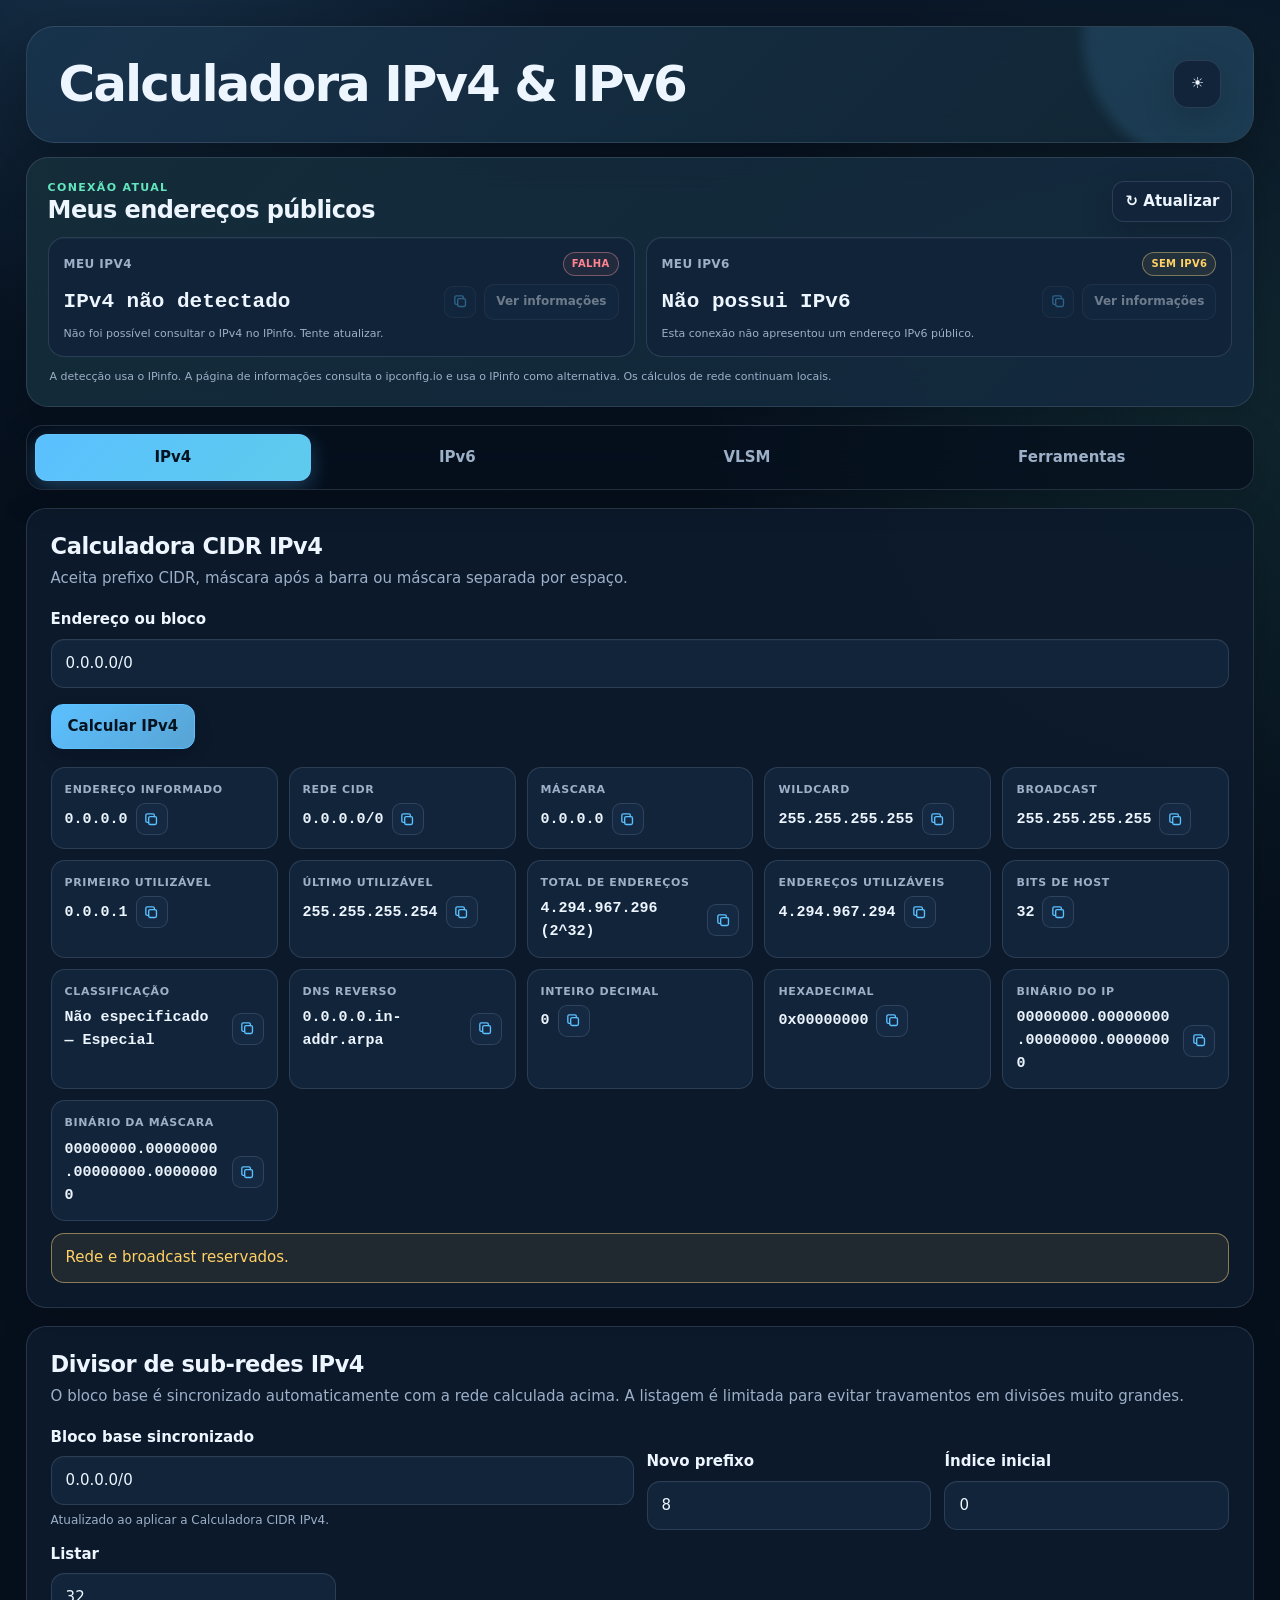
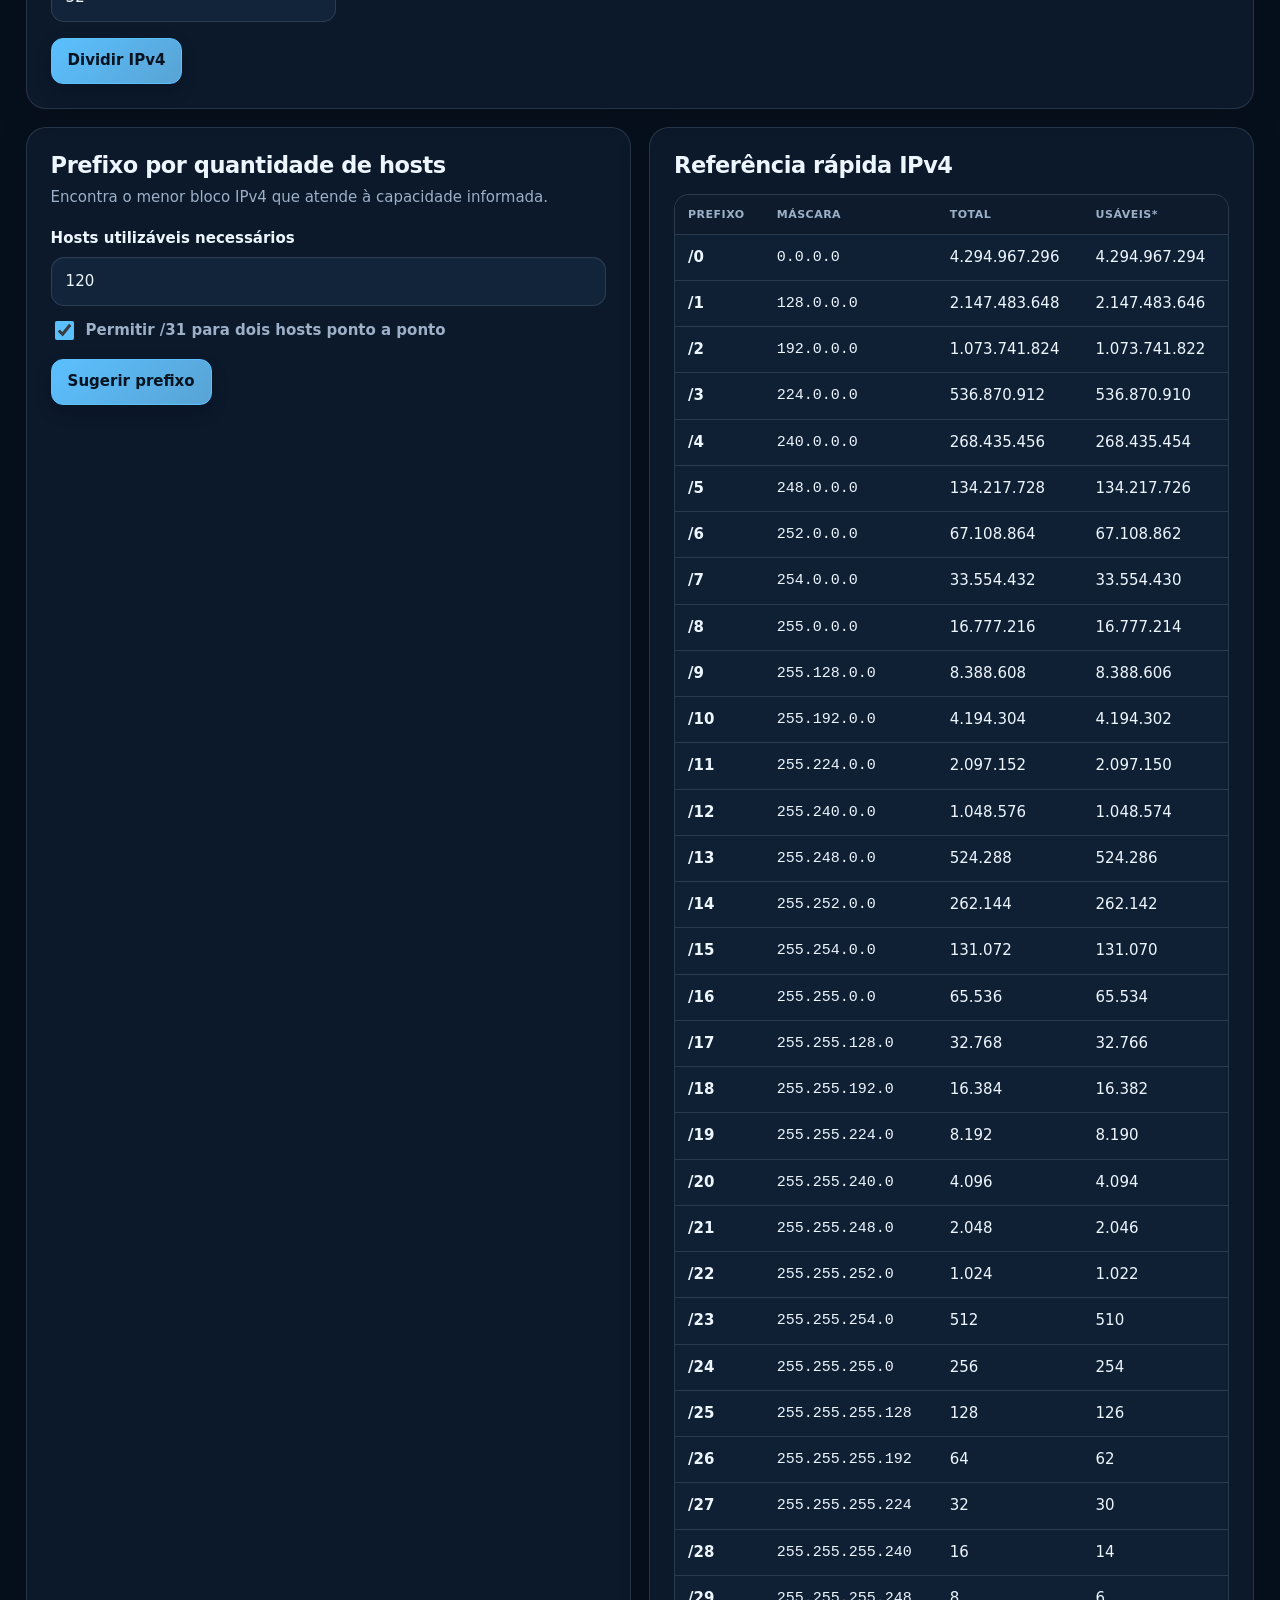
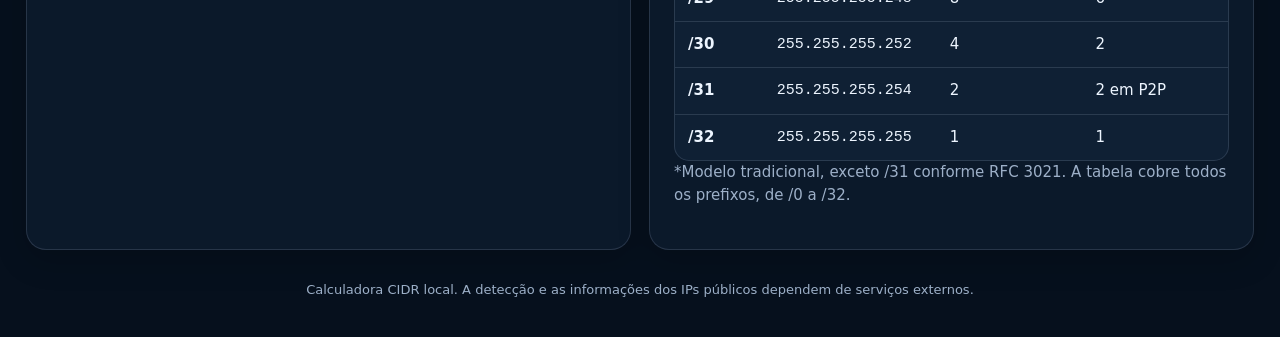
==== commit 99a3591a: "Atualiza a exibição de resultados IPv6 e melhora o layout responsivo" ====
--- a/calculadora-ip-standalone.html
+++ b/calculadora-ip-standalone.html
@@ -315,6 +315,8 @@
 .alert { border: 1px solid color-mix(in srgb, var(--danger) 45%, var(--line)); color: var(--danger); background: color-mix(in srgb, var(--danger) 9%, var(--panel)); }
 .notice { margin-top: 12px; border: 1px solid color-mix(in srgb, var(--warning) 42%, var(--line)); color: var(--warning); background: color-mix(in srgb, var(--warning) 8%, var(--panel)); }
 .summary { display: grid; grid-template-columns: repeat(auto-fit, minmax(min(100%, 220px), 1fr)); gap: 11px; }
+.summary.ipv6-summary { grid-template-columns: repeat(4, minmax(0, 1fr)); }
+.summary.ipv6-summary .kv-ipv6 { grid-column: span 2; }
 .kv { min-width: 0; padding: 13px; border: 1px solid var(--line); border-radius: 14px; background: var(--panel-2); }
 .kv .k { color: var(--muted); font-size: 11px; font-weight: 840; letter-spacing: .055em; text-transform: uppercase; }
 .kv .v { margin-top: 5px; overflow-wrap: anywhere; font-weight: 800; }
@@ -339,23 +341,45 @@
 .copy-mini:disabled { cursor: not-allowed; opacity: .4; transform: none; }
 .copy-mini.copied { color: var(--accent-2); border-color: color-mix(in srgb, var(--accent-2) 50%, var(--line)); }
 .copy-mini svg { width: 17px; height: 17px; fill: none; stroke: currentColor; stroke-width: 1.9; stroke-linecap: round; stroke-linejoin: round; }
-.ipv6-dual { display: grid; gap: 9px; min-width: 0; }
-.ipv6-format-row { display: grid; grid-template-columns: 74px minmax(0, 1fr); align-items: center; gap: 8px; min-width: 0; }
+.ipv6-dual { display: grid; gap: 10px; min-width: 0; }
+.ipv6-format-row { display: grid; grid-template-columns: 74px minmax(0, 1fr); align-items: center; gap: 10px; min-width: 0; }
 .ipv6-format-label { color: var(--muted); font-size: 11px; font-weight: 850; letter-spacing: .045em; text-transform: uppercase; }
-.table-wrap .ipv6-dual { min-width: 390px; }
+.ipv6-format-row .copyable { display: flex; width: 100%; min-width: 0; }
+.ipv6-format-row .copyable code {
+  display: block;
+  flex: 1 1 auto;
+  min-width: 0;
+  overflow-x: auto;
+  overflow-y: hidden;
+  overscroll-behavior-x: contain;
+  overscroll-behavior-y: auto;
+  white-space: nowrap;
+  overflow-wrap: normal;
+  word-break: normal;
+  scrollbar-width: thin;
+  touch-action: pan-x pan-y;
+  font-size: clamp(12px, .92vw, 14px);
+  line-height: 1.55;
+}
+.ipv6-format-row .copyable code::-webkit-scrollbar { height: 4px; }
+.ipv6-format-row .copyable code::-webkit-scrollbar-thumb { border-radius: 999px; background: color-mix(in srgb, var(--muted) 48%, transparent); }
+.table-wrap .ipv6-dual { min-width: 500px; }
 
 .table-wrap {
   width: 100%;
   margin-top: 15px;
-  overflow: auto;
-  overscroll-behavior: contain;
+  overflow-x: auto;
+  overflow-y: visible;
+  overscroll-behavior-x: contain;
+  overscroll-behavior-y: auto;
+  touch-action: pan-x pan-y;
   border: 1px solid var(--line);
   border-radius: 15px;
   background: color-mix(in srgb, var(--panel-2) 72%, transparent);
   box-shadow: inset 0 1px rgba(255, 255, 255, .025);
   -webkit-overflow-scrolling: touch;
 }
-.reference-table { max-height: min(68vh, 700px); }
+.reference-table { max-height: none; }
 table { width: 100%; min-width: 760px; border-collapse: collapse; }
 .reference-table table { min-width: 540px; }
 th, td { padding: 11px 13px; border-bottom: 1px solid var(--line); text-align: left; vertical-align: top; white-space: nowrap; }
@@ -430,7 +454,12 @@
 .ip-details-source a { color: var(--accent); font-weight: 800; }
 .ip-raw-details { margin-top: 14px; border: 1px solid var(--line); border-radius: 14px; background: var(--panel-2); }
 .ip-raw-details summary { padding: 11px 13px; cursor: pointer; color: var(--muted); font-weight: 800; }
-.ip-raw-details pre { max-height: 420px; margin: 0; padding: 0 13px 13px; overflow: auto; color: var(--text); font-size: 12px; white-space: pre-wrap; overflow-wrap: anywhere; }
+.ip-raw-details pre { max-height: none; margin: 0; padding: 0 13px 13px; overflow-x: auto; overflow-y: visible; overscroll-behavior-y: auto; color: var(--text); font-size: 12px; white-space: pre-wrap; overflow-wrap: anywhere; }
+
+@media (max-width: 1100px) {
+  .summary.ipv6-summary { grid-template-columns: repeat(2, minmax(0, 1fr)); }
+  .summary.ipv6-summary .kv-ipv6 { grid-column: 1 / -1; }
+}
 
 @media (max-width: 980px) {
   .card, .card.third { grid-column: 1 / -1; }
@@ -463,8 +492,12 @@
   input, textarea, select { font-size: 16px; }
   .actions .btn { flex: 1 1 100%; width: 100%; }
   .summary { grid-template-columns: 1fr; }
+  .summary.ipv6-summary { grid-template-columns: 1fr; }
+  .summary.ipv6-summary .kv-ipv6 { grid-column: auto; }
   .kv { padding: 12px; }
-  .ipv6-format-row { grid-template-columns: 68px minmax(0, 1fr); align-items: start; }
+  .ipv6-format-row { grid-template-columns: 1fr; align-items: start; gap: 4px; }
+  .ipv6-format-row .copyable { align-items: center; }
+  .ipv6-format-row .copyable code { font-size: clamp(10px, 2.8vw, 12px); }
   .copyable { align-items: flex-start; }
   .table-wrap { margin-right: -2px; }
   table { min-width: 690px; font-size: 13px; }
@@ -479,6 +512,7 @@
   .badge { padding: 5px 8px; font-size: 11px; }
   .card { padding: 14px; }
   .tab-btn { min-width: 96px; }
+  .ipv6-format-row .copyable code { font-size: clamp(9.5px, 2.75vw, 11px); letter-spacing: -.025em; }
 }
 
 @media (prefers-reduced-motion: reduce) {
@@ -1197,7 +1231,7 @@
     <div class="ipv6-format-row"><span class="ipv6-format-label">Completo</span>${copyable(forms.complete, 'Copiar IPv6 completo')}</div>
   </div>`;
 }
-function kvIPv6(key, value, options = {}) { return kv(key, ipv6Dual(value, options), true); }
+function kvIPv6(key, value, options = {}) { return `<div class="kv kv-ipv6"><div class="k">${escapeHTML(key)}</div><div class="v">${ipv6Dual(value, options)}</div></div>`; }
 function errorHTML(err) { return `<div class="alert"><strong>Não foi possível calcular.</strong><br>${escapeHTML(err.message || err)}</div>`; }
 function render(id, fn) { try { $(id).innerHTML = fn(); } catch (err) { $(id).innerHTML = errorHTML(err); } }
 function prefixCountText(total, exponent) { return `${fmt(total)} (2^${exponent})`; }
@@ -1285,7 +1319,7 @@
     const r = C.parseCIDR6($('ipv6-input').value);
     const type = C.classifyIPv6(r.ip);
     const count64 = r.prefix <= 64 ? prefixCountText(C.pow2(64-r.prefix),64-r.prefix) : 'O bloco é mais específico que /64';
-    return `<div class="summary">
+    return `<div class="summary ipv6-summary">
       ${kvIPv6('Endereço informado', r.ip, { zone: r.zone })}
       ${kvIPv6('Prefixo de rede', r.network, { prefix: r.prefix })}
       ${kvIPv6('Primeiro endereço', r.first)}
@@ -1317,7 +1351,7 @@
       })
     };
     const rows = r.items.map(x => `<tr><td>${fmt(x.index)}</td><td>${ipv6Dual(x.network, { prefix: r.newPrefix })}</td><td>${ipv6Dual(x.network)}</td><td>${ipv6Dual(x.last)}</td><td>${fmt(r.blockSize)}</td></tr>`).join('');
-    return `<div class="summary">${kvIPv6('Bloco base',r.base.network,{ prefix: r.base.prefix })}${kv('Novo prefixo','/'+r.newPrefix)}${kv('Quantidade de sub-redes',prefixCountText(r.count,r.newPrefix-r.base.prefix))}${kv('Endereços por sub-rede',prefixCountText(r.blockSize,128-r.newPrefix))}</div>
+    return `<div class="summary ipv6-summary">${kvIPv6('Bloco base',r.base.network,{ prefix: r.base.prefix })}${kv('Novo prefixo','/'+r.newPrefix)}${kv('Quantidade de sub-redes',prefixCountText(r.count,r.newPrefix-r.base.prefix))}${kv('Endereços por sub-rede',prefixCountText(r.blockSize,128-r.newPrefix))}</div>
     <div class="actions"><button class="btn ghost" type="button" data-export>Exportar tabela CSV</button></div>
     <div class="table-wrap"><table><thead><tr><th>#</th><th>Rede</th><th>Primeiro</th><th>Último</th><th>Endereços</th></tr></thead><tbody>${rows}</tbody></table></div>`;
   });
@@ -1355,14 +1389,14 @@
 function calculateEUI64() {
   render('eui-result', () => {
     const r = C.addressFromEUI64($('eui-prefix').value,$('eui-mac').value);
-    return `<div class="summary">${kv('Interface ID EUI-64',r.text)}${kvIPv6('Endereço no prefixo',r.address)}${kvIPv6('Link-local derivado',r.linkLocal)}</div><div class="notice">EUI-64 é útil para estudo e interoperabilidade. Sistemas modernos frequentemente usam identificadores estáveis ou temporários por privacidade.</div>`;
+    return `<div class="summary ipv6-summary">${kv('Interface ID EUI-64',r.text)}${kvIPv6('Endereço no prefixo',r.address)}${kvIPv6('Link-local derivado',r.linkLocal)}</div><div class="notice">EUI-64 é útil para estudo e interoperabilidade. Sistemas modernos frequentemente usam identificadores estáveis ou temporários por privacidade.</div>`;
   });
 }
 
 function generateULA() {
   render('ula-result', () => {
     const r = C.generateULA();
-    return `<div class="summary">${kvIPv6('Prefixo ULA /48',r.prefixValue,{ prefix: 48 })}${kv('Global ID de 40 bits',r.globalId.toString(16).padStart(10,'0'))}${kvIPv6('Exemplo de primeira LAN',r.prefixValue,{ prefix: 64 })}</div>`;
+    return `<div class="summary ipv6-summary">${kvIPv6('Prefixo ULA /48',r.prefixValue,{ prefix: 48 })}${kv('Global ID de 40 bits',r.globalId.toString(16).padStart(10,'0'))}${kvIPv6('Exemplo de primeira LAN',r.prefixValue,{ prefix: 64 })}</div>`;
   });
 }
 
